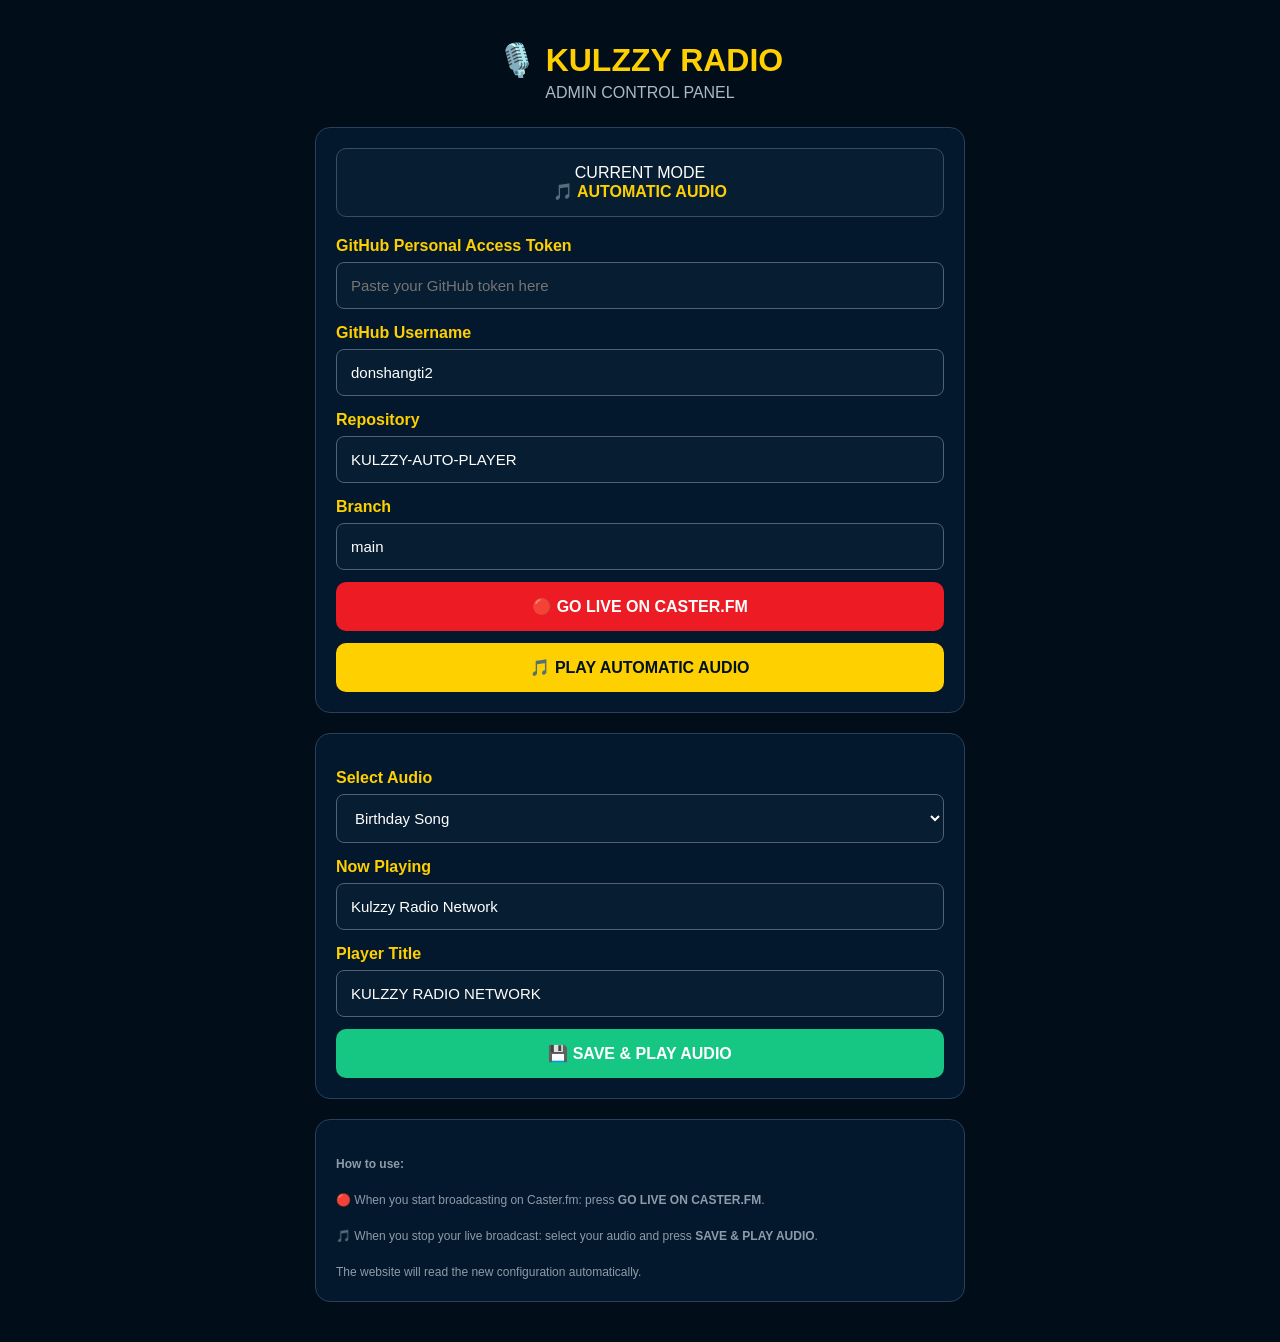
==== admin.html @ 525caa9e "Update admin.html" ====
<!DOCTYPE html>
<html lang="en">
<head>

<meta charset="UTF-8">

<meta name="viewport"
content="width=device-width, initial-scale=1.0">

<title>Kulzzy Radio Admin</title>

<style>

* {
    box-sizing: border-box;
}

body {
    margin: 0;
    padding: 20px;
    background: #020d1a;
    color: white;
    font-family: Arial, sans-serif;
}

.container {
    max-width: 650px;
    margin: auto;
}

h1 {
    text-align: center;
    color: #ffd000;
    margin-bottom: 5px;
}

.subtitle {
    text-align: center;
    color: #aeb9c5;
    margin-bottom: 25px;
}

.card {
    background: #03182c;
    border: 1px solid #294158;
    border-radius: 15px;
    padding: 20px;
    margin-bottom: 20px;
}

label {
    display: block;
    margin-top: 15px;
    margin-bottom: 7px;
    color: #ffd000;
    font-weight: bold;
}

input,
select {
    width: 100%;
    padding: 14px;
    border-radius: 8px;
    border: 1px solid #506174;
    background: #071d31;
    color: white;
    font-size: 15px;
}

button {
    border: none;
    border-radius: 10px;
    padding: 15px;
    font-size: 16px;
    font-weight: bold;
    cursor: pointer;
    width: 100%;
    margin-top: 12px;
}

.liveButton {
    background: #ed1c24;
    color: white;
}

.audioButton {
    background: #ffd000;
    color: #00101d;
}

.saveButton {
    background: #16c784;
    color: white;
}

.statusBox {
    padding: 15px;
    border-radius: 10px;
    background: #071d31;
    border: 1px solid #394d61;
    text-align: center;
    margin-bottom: 20px;
}

.liveStatus {
    color: #ff3333;
    font-weight: bold;
}

.audioStatus {
    color: #ffd000;
    font-weight: bold;
}

.small {
    color: #8e9baa;
    font-size: 12px;
    line-height: 1.5;
    margin-top: 15px;
}

#message {
    text-align: center;
    padding: 12px;
    margin-top: 15px;
    border-radius: 8px;
    display: none;
}

.success {
    background: #073d27;
    color: #4cffad;
}

.error {
    background: #4a1010;
    color: #ff7777;
}

</style>

</head>

<body>

<div class="container">

<h1>🎙️ KULZZY RADIO</h1>

<div class="subtitle">
ADMIN CONTROL PANEL
</div>


<div class="card">

<div class="statusBox">

CURRENT MODE

<div id="currentMode">
Checking...
</div>

</div>


<label>GitHub Personal Access Token</label>

<input
type="password"
id="githubToken"
placeholder="Paste your GitHub token here">


<label>GitHub Username</label>

<input
type="text"
id="githubUser"
value="donshangti2">


<label>Repository</label>

<input
type="text"
id="githubRepo"
value="KULZZY-AUTO-PLAYER">


<label>Branch</label>

<input
type="text"
id="githubBranch"
value="main">


<button
class="liveButton"
onclick="goLive()">

🔴 GO LIVE ON CASTER.FM

</button>


<button
class="audioButton"
onclick="showAudioMode()">

🎵 PLAY AUTOMATIC AUDIO

</button>

</div>


<div class="card" id="audioSettings">

<label>Select Audio</label>

<select id="audioFile">

<option value="audio/ON_AIR_BIRTHDAY_SONG_BASS_ONLY.mp3">
Birthday Song
</option>

<option value="audio/ON_AIR_BUSINESS_O'CLOCK .mp3">
Business O'Clock
</option>

<option value="audio/RADIO_MONTHLY_SONG.mp3">
Radio Monthly Song
</option>

</select>


<label>Now Playing</label>

<input
type="text"
id="nowPlaying"
value="Kulzzy Radio Network">


<label>Player Title</label>

<input
type="text"
id="radioTitle"
value="KULZZY RADIO NETWORK">


<button
class="saveButton"
onclick="saveAudio()">

💾 SAVE & PLAY AUDIO

</button>

</div>


<div id="message"></div>


<div class="card">

<div class="small">

<strong>How to use:</strong><br><br>

🔴 When you start broadcasting on Caster.fm:
press <strong>GO LIVE ON CASTER.FM</strong>.<br><br>

🎵 When you stop your live broadcast:
select your audio and press <strong>SAVE & PLAY AUDIO</strong>.<br><br>

The website will read the new configuration automatically.

</div>

</div>

</div>


<script>

const CONFIG_PATH = "config.json";


function getSettings() {

    return {

        token:
            document.getElementById("githubToken").value.trim(),

        user:
            document.getElementById("githubUser").value.trim(),

        repo:
            document.getElementById("githubRepo").value.trim(),

        branch:
            document.getElementById("githubBranch").value.trim()

    };

}


async function getConfig(settings) {

    const url =
        `https://api.github.com/repos/${settings.user}/${settings.repo}/contents/${CONFIG_PATH}?ref=${settings.branch}`;

    const response = await fetch(url, {

        headers: {

            "Authorization":
                `Bearer ${settings.token}`,

            "Accept":
                "application/vnd.github+json"

        }

    });

    if (!response.ok) {

        throw new Error(
            "Unable to read config.json"
        );

    }

    return await response.json();

}


async function updateConfig(newConfig, commitMessage) {

    const settings = getSettings();

    if (!settings.token) {

        showMessage(
            "Please enter your GitHub Personal Access Token.",
            true
        );

        return;

    }


    try {

        showMessage(
            "Publishing changes to GitHub..."
        );


        const existing =
            await getConfig(settings);


        const content =
            btoa(
                unescape(
                    encodeURIComponent(
                        JSON.stringify(
                            newConfig,
                            null,
                            2
                        )
                    )
                )
            );


        const url =
            `https://api.github.com/repos/${settings.user}/${settings.repo}/contents/${CONFIG_PATH}`;


        const response =
            await fetch(url, {

                method: "PUT",

                headers: {

                    "Authorization":
                        `Bearer ${settings.token}`,

                    "Accept":
                        "application/vnd.github+json",

                    "Content-Type":
                        "application/json"

                },

                body: JSON.stringify({

                    message: commitMessage,

                    content: content,

                    sha: existing.sha,

                    branch: settings.branch

                })

            });


        if (!response.ok) {

            const error =
                await response.text();

            throw new Error(error);

        }


        showMessage(
            "✅ Successfully published to GitHub."
        );

        loadCurrentMode();

    }

    catch (error) {

        console.error(error);

        showMessage(
            "❌ Error: " + error.message,
            true
        );

    }

}


async function goLive() {

    const settings = getSettings();

    if (!settings.token) {

        showMessage(
            "Enter your GitHub token first.",
            true
        );

        return;

    }


    try {

        const existing =
            await getConfig(settings);


        const config =
            JSON.parse(
                decodeURIComponent(
                    escape(
                        atob(
                            existing.content
                                .replace(/\n/g, "")
                        )
                    )
                )
            );


        config.version = 2;

        config.mode = "LIVE";

        config.status = "LIVE";

        config.title =
            "KULZZY RADIO NETWORK";

        config.nowPlaying =
            "LIVE ON AIR";


        await updateConfig(

            config,

            "Switch Kulzzy Radio to LIVE"

        );

    }

    catch (error) {

        showMessage(
            "❌ " + error.message,
            true
        );

    }

}


async function saveAudio() {

    const settings = getSettings();

    if (!settings.token) {

        showMessage(
            "Enter your GitHub token first.",
            true
        );

        return;

    }


    try {

        const existing =
            await getConfig(settings);


        const config =
            JSON.parse(
                decodeURIComponent(
                    escape(
                        atob(
                            existing.content
                                .replace(/\n/g, "")
                        )
                    )
                )
            );


        config.version = 2;

        config.mode = "AUDIO";

        config.status = "AUDIO";

        config.currentAudio =
            document.getElementById(
                "audioFile"
            ).value;

        config.nowPlaying =
            document.getElementById(
                "nowPlaying"
            ).value;

        config.title =
            document.getElementById(
                "radioTitle"
            ).value;


        await updateConfig(

            config,

            "Switch Kulzzy Radio to automatic audio"

        );

    }

    catch (error) {

        showMessage(
            "❌ " + error.message,
            true
        );

    }

}


function showAudioMode() {

    document.getElementById(
        "audioSettings"
    ).scrollIntoView({

        behavior: "smooth"

    });

}


function showMessage(text, error = false) {

    const box =
        document.getElementById("message");

    box.style.display = "block";

    box.className =
        error ? "error" : "success";

    box.textContent = text;

}


async function loadCurrentMode() {

    try {

        const response =
            await fetch(
                "config.json?time=" +
                Date.now()
            );

        const config =
            await response.json();


        const mode =
            document.getElementById(
                "currentMode"
            );


        if (config.mode === "LIVE") {

            mode.className =
                "liveStatus";

            mode.textContent =
                "🔴 LIVE ON CASTER.FM";

        }

        else {

            mode.className =
                "audioStatus";

            mode.textContent =
                "🎵 AUTOMATIC AUDIO";

        }

    }

    catch {

        document.getElementById(
            "currentMode"
        ).textContent =
            "Unable to read configuration.";

    }

}


loadCurrentMode();

</script>

</body>
</html>
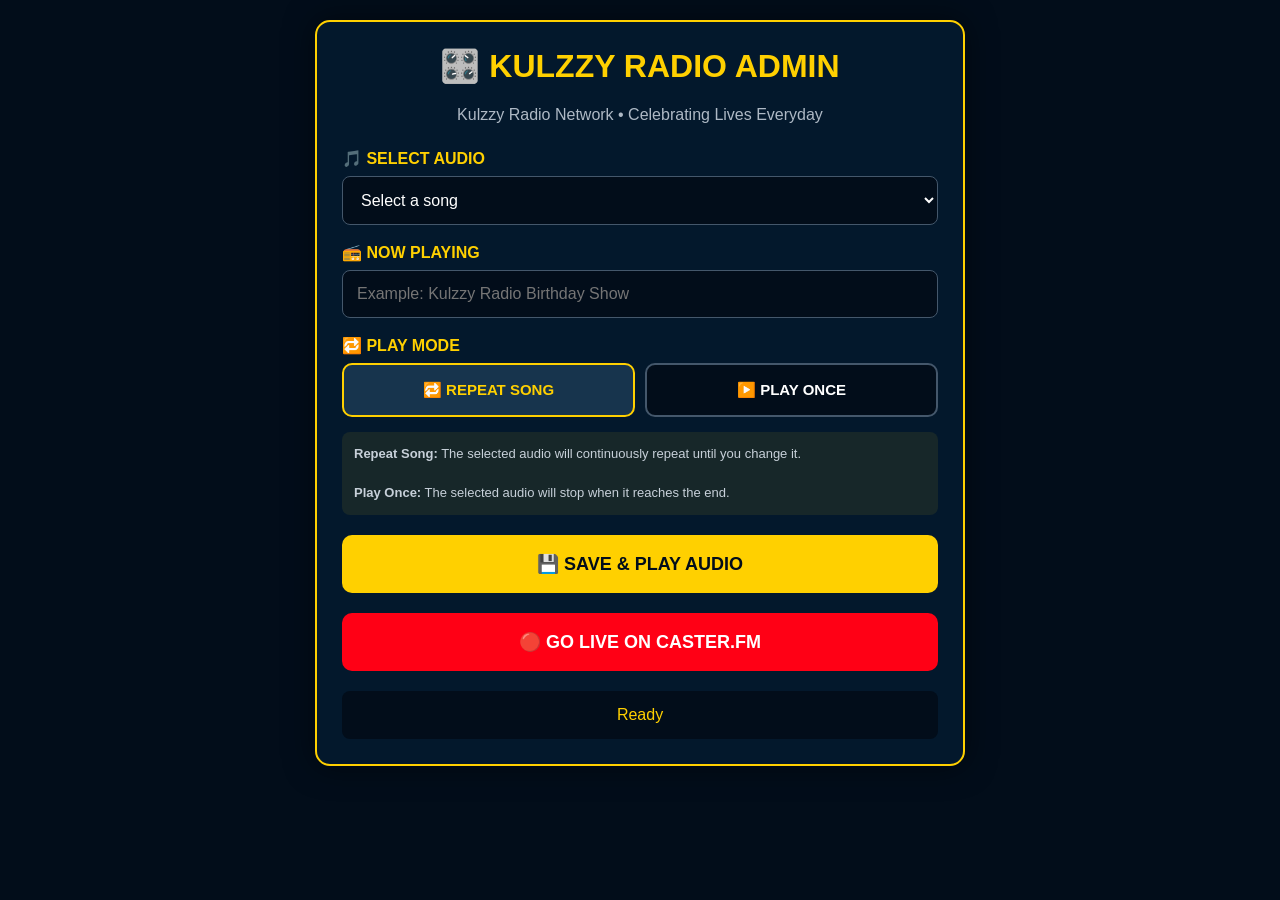
==== commit f0a2d6c5: "Update admin.html" ====
--- a/admin.html
+++ b/admin.html
@@ -5,7 +5,7 @@
 <meta charset="UTF-8">
 
 <meta name="viewport"
-content="width=device-width, initial-scale=1.0">
+      content="width=device-width, initial-scale=1.0">
 
 <title>Kulzzy Radio Admin</title>
 
@@ -16,125 +16,247 @@
 }
 
 body {
+
     margin: 0;
     padding: 20px;
+
     background: #020d1a;
+
     color: white;
-    font-family: Arial, sans-serif;
+
+    font-family:
+        Arial,
+        Helvetica,
+        sans-serif;
+
 }
 
 .container {
+
+    width: 100%;
+
     max-width: 650px;
+
     margin: auto;
+
+    background: #03182c;
+
+    padding: 25px;
+
+    border-radius: 15px;
+
+    border:
+        2px solid #ffd000;
+
+    box-shadow:
+        0 0 30px
+        rgba(0,0,0,0.5);
+
 }
 
 h1 {
+
     text-align: center;
+
     color: #ffd000;
-    margin-bottom: 5px;
+
+    margin-top: 0;
+
 }
 
 .subtitle {
+
     text-align: center;
+
     color: #aeb9c5;
+
     margin-bottom: 25px;
-}
-
-.card {
-    background: #03182c;
-    border: 1px solid #294158;
-    border-radius: 15px;
-    padding: 20px;
-    margin-bottom: 20px;
+
 }
 
 label {
+
     display: block;
-    margin-top: 15px;
-    margin-bottom: 7px;
+
+    margin-top: 18px;
+
+    margin-bottom: 8px;
+
     color: #ffd000;
+
     font-weight: bold;
+
 }
 
 input,
 select {
+
     width: 100%;
+
     padding: 14px;
+
     border-radius: 8px;
-    border: 1px solid #506174;
-    background: #071d31;
+
+    border:
+        1px solid #44576b;
+
+    background: #020d1a;
+
     color: white;
+
+    font-size: 16px;
+
+}
+
+select option {
+
+    background: #020d1a;
+
+    color: white;
+
+}
+
+.modeButtons {
+
+    display: grid;
+
+    grid-template-columns:
+        repeat(2, 1fr);
+
+    gap: 10px;
+
+}
+
+.modeButton {
+
+    padding: 16px 8px;
+
+    border-radius: 10px;
+
+    border:
+        2px solid #44576b;
+
+    background: #020d1a;
+
+    color: white;
+
     font-size: 15px;
-}
-
-button {
+
+    font-weight: bold;
+
+    cursor: pointer;
+
+}
+
+.modeButton.active {
+
+    border-color: #ffd000;
+
+    background: #17344d;
+
+    color: #ffd000;
+
+}
+
+.liveButton {
+
+    width: 100%;
+
+    margin-top: 20px;
+
+    padding: 18px;
+
     border: none;
+
     border-radius: 10px;
+
+    background: #ff0015;
+
+    color: white;
+
+    font-size: 18px;
+
+    font-weight: bold;
+
+    cursor: pointer;
+
+}
+
+.saveButton {
+
+    width: 100%;
+
+    margin-top: 20px;
+
+    padding: 18px;
+
+    border: none;
+
+    border-radius: 10px;
+
+    background: #ffd000;
+
+    color: #020d1a;
+
+    font-size: 18px;
+
+    font-weight: bold;
+
+    cursor: pointer;
+
+}
+
+.status {
+
+    margin-top: 20px;
+
     padding: 15px;
-    font-size: 16px;
-    font-weight: bold;
-    cursor: pointer;
-    width: 100%;
-    margin-top: 12px;
-}
-
-.liveButton {
-    background: #ed1c24;
-    color: white;
-}
-
-.audioButton {
-    background: #ffd000;
-    color: #00101d;
-}
-
-.saveButton {
-    background: #16c784;
-    color: white;
-}
-
-.statusBox {
-    padding: 15px;
-    border-radius: 10px;
-    background: #071d31;
-    border: 1px solid #394d61;
+
+    border-radius: 8px;
+
+    background: #020d1a;
+
+    color: #ffd000;
+
     text-align: center;
-    margin-bottom: 20px;
-}
-
-.liveStatus {
-    color: #ff3333;
-    font-weight: bold;
-}
-
-.audioStatus {
-    color: #ffd000;
-    font-weight: bold;
-}
-
-.small {
-    color: #8e9baa;
-    font-size: 12px;
+
+    word-break: break-word;
+
+}
+
+.note {
+
+    margin-top: 15px;
+
+    padding: 12px;
+
+    border-radius: 8px;
+
+    background:
+        rgba(255,208,0,0.08);
+
+    color: #c7d0d9;
+
+    font-size: 13px;
+
     line-height: 1.5;
-    margin-top: 15px;
-}
-
-#message {
-    text-align: center;
-    padding: 12px;
-    margin-top: 15px;
-    border-radius: 8px;
-    display: none;
-}
-
-.success {
-    background: #073d27;
-    color: #4cffad;
-}
-
-.error {
-    background: #4a1010;
-    color: #ff7777;
+
+}
+
+@media (max-width: 500px) {
+
+    .container {
+
+        padding: 18px;
+
+    }
+
+    .modeButtons {
+
+        grid-template-columns: 1fr;
+
+    }
+
 }
 
 </style>
@@ -145,264 +267,372 @@
 
 <div class="container">
 
-<h1>🎙️ KULZZY RADIO</h1>
+<h1>
+🎛️ KULZZY RADIO ADMIN
+</h1>
 
 <div class="subtitle">
-ADMIN CONTROL PANEL
+Kulzzy Radio Network • Celebrating Lives Everyday
 </div>
 
 
-<div class="card">
-
-<div class="statusBox">
-
-CURRENT MODE
-
-<div id="currentMode">
-Checking...
+<!-- SONG -->
+
+<label>
+🎵 SELECT AUDIO
+</label>
+
+<select id="audioSelect">
+
+    <option value="">
+        Select a song
+    </option>
+
+    <option value="audio/ON_AIR_BIRTHDAY_SONG_BASS_ONLY.mp3">
+        ON AIR BIRTHDAY SONG
+    </option>
+
+    <option value="audio/ON_AIR_BUSINESS_O'CLOCK .mp3">
+        ON AIR BUSINESS O'CLOCK
+    </option>
+
+    <option value="audio/RADIO_MONTHLY_SONG.mp3">
+        RADIO MONTHLY SONG
+    </option>
+
+</select>
+
+
+<!-- NOW PLAYING -->
+
+<label>
+📻 NOW PLAYING
+</label>
+
+<input
+    id="nowPlaying"
+    type="text"
+    placeholder="Example: Kulzzy Radio Birthday Show">
+
+
+<!-- PLAY MODE -->
+
+<label>
+🔁 PLAY MODE
+</label>
+
+<div class="modeButtons">
+
+    <button
+        id="repeatButton"
+        class="modeButton active"
+        type="button">
+
+        🔁 REPEAT SONG
+
+    </button>
+
+    <button
+        id="onceButton"
+        class="modeButton"
+        type="button">
+
+        ▶️ PLAY ONCE
+
+    </button>
+
 </div>
 
+
+<div class="note">
+
+<strong>Repeat Song:</strong>
+The selected audio will continuously repeat until you change it.
+
+<br><br>
+
+<strong>Play Once:</strong>
+The selected audio will stop when it reaches the end.
+
 </div>
 
 
-<label>GitHub Personal Access Token</label>
-
-<input
-type="password"
-id="githubToken"
-placeholder="Paste your GitHub token here">
-
-
-<label>GitHub Username</label>
-
-<input
-type="text"
-id="githubUser"
-value="donshangti2">
-
-
-<label>Repository</label>
-
-<input
-type="text"
-id="githubRepo"
-value="KULZZY-AUTO-PLAYER">
-
-
-<label>Branch</label>
-
-<input
-type="text"
-id="githubBranch"
-value="main">
-
+<!-- SAVE AUDIO -->
 
 <button
-class="liveButton"
-onclick="goLive()">
-
-🔴 GO LIVE ON CASTER.FM
+    id="saveButton"
+    class="saveButton"
+    type="button">
+
+    💾 SAVE & PLAY AUDIO
 
 </button>
 
 
+<!-- LIVE -->
+
 <button
-class="audioButton"
-onclick="showAudioMode()">
-
-🎵 PLAY AUTOMATIC AUDIO
+    id="liveButton"
+    class="liveButton"
+    type="button">
+
+    🔴 GO LIVE ON CASTER.FM
 
 </button>
 
+
+<div
+    id="status"
+    class="status">
+
+    Ready
+
 </div>
 
-
-<div class="card" id="audioSettings">
-
-<label>Select Audio</label>
-
-<select id="audioFile">
-
-<option value="audio/ON_AIR_BIRTHDAY_SONG_BASS_ONLY.mp3">
-Birthday Song
-</option>
-
-<option value="audio/ON_AIR_BUSINESS_O'CLOCK .mp3">
-Business O'Clock
-</option>
-
-<option value="audio/RADIO_MONTHLY_SONG.mp3">
-Radio Monthly Song
-</option>
-
-</select>
-
-
-<label>Now Playing</label>
-
-<input
-type="text"
-id="nowPlaying"
-value="Kulzzy Radio Network">
-
-
-<label>Player Title</label>
-
-<input
-type="text"
-id="radioTitle"
-value="KULZZY RADIO NETWORK">
-
-
-<button
-class="saveButton"
-onclick="saveAudio()">
-
-💾 SAVE & PLAY AUDIO
-
-</button>
-
 </div>
 
 
-<div id="message"></div>
-
-
-<div class="card">
-
-<div class="small">
-
-<strong>How to use:</strong><br><br>
-
-🔴 When you start broadcasting on Caster.fm:
-press <strong>GO LIVE ON CASTER.FM</strong>.<br><br>
-
-🎵 When you stop your live broadcast:
-select your audio and press <strong>SAVE & PLAY AUDIO</strong>.<br><br>
-
-The website will read the new configuration automatically.
-
-</div>
-
-</div>
-
-</div>
-
-
 <script>
 
-const CONFIG_PATH = "config.json";
-
-
-function getSettings() {
-
-    return {
-
-        token:
-            document.getElementById("githubToken").value.trim(),
-
-        user:
-            document.getElementById("githubUser").value.trim(),
-
-        repo:
-            document.getElementById("githubRepo").value.trim(),
-
-        branch:
-            document.getElementById("githubBranch").value.trim()
-
-    };
-
-}
-
-
-async function getConfig(settings) {
-
-    const url =
-        `https://api.github.com/repos/${settings.user}/${settings.repo}/contents/${CONFIG_PATH}?ref=${settings.branch}`;
-
-    const response = await fetch(url, {
-
-        headers: {
-
-            "Authorization":
-                `Bearer ${settings.token}`,
-
-            "Accept":
-                "application/vnd.github+json"
+/* =====================================================
+   KULZZY RADIO ADMIN
+   ===================================================== */
+
+const GITHUB_USERNAME =
+    "donshangti2";
+
+const REPOSITORY =
+    "KULZZY-AUTO-PLAYER";
+
+const CONFIG_FILE =
+    "config.json";
+
+
+/*
+   IMPORTANT:
+   Your GitHub Personal Access Token
+   is requested here.
+
+   It is NOT saved into the website.
+*/
+
+let playMode =
+    "REPEAT";
+
+
+/* =====================================================
+   ELEMENTS
+   ===================================================== */
+
+const audioSelect =
+    document.getElementById(
+        "audioSelect"
+    );
+
+const nowPlaying =
+    document.getElementById(
+        "nowPlaying"
+    );
+
+const repeatButton =
+    document.getElementById(
+        "repeatButton"
+    );
+
+const onceButton =
+    document.getElementById(
+        "onceButton"
+    );
+
+const saveButton =
+    document.getElementById(
+        "saveButton"
+    );
+
+const liveButton =
+    document.getElementById(
+        "liveButton"
+    );
+
+const status =
+    document.getElementById(
+        "status"
+    );
+
+
+/* =====================================================
+   PLAY MODE
+   ===================================================== */
+
+repeatButton.addEventListener(
+    "click",
+    function() {
+
+        playMode =
+            "REPEAT";
+
+        repeatButton.classList.add(
+            "active"
+        );
+
+        onceButton.classList.remove(
+            "active"
+        );
+
+    }
+);
+
+
+onceButton.addEventListener(
+    "click",
+    function() {
+
+        playMode =
+            "ONCE";
+
+        onceButton.classList.add(
+            "active"
+        );
+
+        repeatButton.classList.remove(
+            "active"
+        );
+
+    }
+);
+
+
+/* =====================================================
+   GET GITHUB TOKEN
+   ===================================================== */
+
+function getToken() {
+
+    let token =
+        localStorage.getItem(
+            "kulzzyGithubToken"
+        );
+
+    if (!token) {
+
+        token =
+            prompt(
+                "Enter your GitHub Personal Access Token:"
+            );
+
+        if (!token) {
+
+            throw new Error(
+                "GitHub token is required."
+            );
 
         }
 
-    });
-
-    if (!response.ok) {
+        localStorage.setItem(
+            "kulzzyGithubToken",
+            token
+        );
+
+    }
+
+    return token;
+
+}
+
+
+/* =====================================================
+   UPDATE CONFIG
+   ===================================================== */
+
+async function updateConfig(
+    newConfig
+) {
+
+    const token =
+        getToken();
+
+
+    status.textContent =
+        "⏳ Updating radio...";
+
+
+    /* Get current config */
+
+    const getResponse =
+        await fetch(
+            "https://api.github.com/repos/" +
+            GITHUB_USERNAME +
+            "/" +
+            REPOSITORY +
+            "/contents/" +
+            CONFIG_FILE,
+            {
+                headers: {
+
+                    Authorization:
+                        "Bearer " +
+                        token,
+
+                    Accept:
+                        "application/vnd.github+json"
+
+                }
+
+            }
+        );
+
+
+    if (!getResponse.ok) {
 
         throw new Error(
-            "Unable to read config.json"
+            "Could not read config.json"
         );
 
     }
 
-    return await response.json();
-
-}
-
-
-async function updateConfig(newConfig, commitMessage) {
-
-    const settings = getSettings();
-
-    if (!settings.token) {
-
-        showMessage(
-            "Please enter your GitHub Personal Access Token.",
-            true
-        );
-
-        return;
-
-    }
-
-
-    try {
-
-        showMessage(
-            "Publishing changes to GitHub..."
-        );
-
-
-        const existing =
-            await getConfig(settings);
-
-
-        const content =
-            btoa(
-                unescape(
-                    encodeURIComponent(
-                        JSON.stringify(
-                            newConfig,
-                            null,
-                            2
-                        )
+
+    const file =
+        await getResponse.json();
+
+
+    /* Encode JSON */
+
+    const content =
+        btoa(
+            unescape(
+                encodeURIComponent(
+                    JSON.stringify(
+                        newConfig,
+                        null,
+                        2
                     )
                 )
-            );
-
-
-        const url =
-            `https://api.github.com/repos/${settings.user}/${settings.repo}/contents/${CONFIG_PATH}`;
-
-
-        const response =
-            await fetch(url, {
-
-                method: "PUT",
+            )
+        );
+
+
+    /* Update */
+
+    const putResponse =
+        await fetch(
+            "https://api.github.com/repos/" +
+            GITHUB_USERNAME +
+            "/" +
+            REPOSITORY +
+            "/contents/" +
+            CONFIG_FILE,
+            {
+
+                method:
+                    "PUT",
 
                 headers: {
 
-                    "Authorization":
-                        `Bearer ${settings.token}`,
-
-                    "Accept":
+                    Authorization:
+                        "Bearer " +
+                        token,
+
+                    Accept:
                         "application/vnd.github+json",
 
                     "Content-Type":
@@ -410,287 +640,202 @@
 
                 },
 
-                body: JSON.stringify({
-
-                    message: commitMessage,
-
-                    content: content,
-
-                    sha: existing.sha,
-
-                    branch: settings.branch
-
-                })
-
-            });
-
-
-        if (!response.ok) {
-
-            const error =
-                await response.text();
-
-            throw new Error(error);
+                body:
+                    JSON.stringify({
+
+                        message:
+                            "Update Kulzzy Radio",
+
+                        content:
+                            content,
+
+                        sha:
+                            file.sha
+
+                    })
+
+            }
+        );
+
+
+    if (!putResponse.ok) {
+
+        const error =
+            await putResponse.text();
+
+        throw new Error(
+            error
+        );
+
+    }
+
+
+    return true;
+
+}
+
+
+/* =====================================================
+   SAVE AUDIO
+   ===================================================== */
+
+saveButton.addEventListener(
+    "click",
+    async function() {
+
+        try {
+
+            const selectedAudio =
+                audioSelect.value;
+
+
+            if (!selectedAudio) {
+
+                alert(
+                    "Please select an audio file."
+                );
+
+                return;
+
+            }
+
+
+            const title =
+                nowPlaying.value.trim();
+
+
+            const config = {
+
+                version: 1,
+
+                currentAudio:
+                    selectedAudio,
+
+                nowPlaying:
+                    title,
+
+                title:
+                    "AUTOMATIC AUDIO",
+
+                status:
+                    "AUDIO",
+
+                background:
+                    "",
+
+                volume:
+                    1,
+
+                playlistMode:
+                    false,
+
+                playMode:
+                    playMode,
+
+                refresh:
+                    1
+
+            };
+
+
+            await updateConfig(
+                config
+            );
+
+
+            status.textContent =
+                playMode === "REPEAT"
+                ? "🔁 REPEAT SONG IS NOW PLAYING"
+                : "▶️ SONG SET TO PLAY ONCE";
 
         }
 
-
-        showMessage(
-            "✅ Successfully published to GitHub."
-        );
-
-        loadCurrentMode();
+        catch (error) {
+
+            console.error(
+                error
+            );
+
+            status.textContent =
+                "❌ " +
+                error.message;
+
+        }
 
     }
-
-    catch (error) {
-
-        console.error(error);
-
-        showMessage(
-            "❌ Error: " + error.message,
-            true
-        );
+);
+
+
+/* =====================================================
+   GO LIVE
+   ===================================================== */
+
+liveButton.addEventListener(
+    "click",
+    async function() {
+
+        try {
+
+            const config = {
+
+                version: 1,
+
+                currentAudio:
+                    "audio/LIVE_ON_AIR_BDS_96KBPS-compressed.mp3",
+
+                nowPlaying:
+                    "",
+
+                title:
+                    "LIVE ON AIR",
+
+                status:
+                    "LIVE",
+
+                background:
+                    "",
+
+                volume:
+                    1,
+
+                playlistMode:
+                    false,
+
+                playMode:
+                    "REPEAT",
+
+                refresh:
+                    1
+
+            };
+
+
+            await updateConfig(
+                config
+            );
+
+
+            status.textContent =
+                "🔴 LIVE ON AIR";
+
+        }
+
+        catch (error) {
+
+            console.error(
+                error
+            );
+
+            status.textContent =
+                "❌ " +
+                error.message;
+
+        }
 
     }
-
-}
-
-
-async function goLive() {
-
-    const settings = getSettings();
-
-    if (!settings.token) {
-
-        showMessage(
-            "Enter your GitHub token first.",
-            true
-        );
-
-        return;
-
-    }
-
-
-    try {
-
-        const existing =
-            await getConfig(settings);
-
-
-        const config =
-            JSON.parse(
-                decodeURIComponent(
-                    escape(
-                        atob(
-                            existing.content
-                                .replace(/\n/g, "")
-                        )
-                    )
-                )
-            );
-
-
-        config.version = 2;
-
-        config.mode = "LIVE";
-
-        config.status = "LIVE";
-
-        config.title =
-            "KULZZY RADIO NETWORK";
-
-        config.nowPlaying =
-            "LIVE ON AIR";
-
-
-        await updateConfig(
-
-            config,
-
-            "Switch Kulzzy Radio to LIVE"
-
-        );
-
-    }
-
-    catch (error) {
-
-        showMessage(
-            "❌ " + error.message,
-            true
-        );
-
-    }
-
-}
-
-
-async function saveAudio() {
-
-    const settings = getSettings();
-
-    if (!settings.token) {
-
-        showMessage(
-            "Enter your GitHub token first.",
-            true
-        );
-
-        return;
-
-    }
-
-
-    try {
-
-        const existing =
-            await getConfig(settings);
-
-
-        const config =
-            JSON.parse(
-                decodeURIComponent(
-                    escape(
-                        atob(
-                            existing.content
-                                .replace(/\n/g, "")
-                        )
-                    )
-                )
-            );
-
-
-        config.version = 2;
-
-        config.mode = "AUDIO";
-
-        config.status = "AUDIO";
-
-        config.currentAudio =
-            document.getElementById(
-                "audioFile"
-            ).value;
-
-        config.nowPlaying =
-            document.getElementById(
-                "nowPlaying"
-            ).value;
-
-        config.title =
-            document.getElementById(
-                "radioTitle"
-            ).value;
-
-
-        await updateConfig(
-
-            config,
-
-            "Switch Kulzzy Radio to automatic audio"
-
-        );
-
-    }
-
-    catch (error) {
-
-        showMessage(
-            "❌ " + error.message,
-            true
-        );
-
-    }
-
-}
-
-
-function showAudioMode() {
-
-    document.getElementById(
-        "audioSettings"
-    ).scrollIntoView({
-
-        behavior: "smooth"
-
-    });
-
-}
-
-
-function showMessage(text, error = false) {
-
-    const box =
-        document.getElementById("message");
-
-    box.style.display = "block";
-
-    box.className =
-        error ? "error" : "success";
-
-    box.textContent = text;
-
-}
-
-
-async function loadCurrentMode() {
-
-    try {
-
-        const response =
-            await fetch(
-                "config.json?time=" +
-                Date.now()
-            );
-
-        const config =
-            await response.json();
-
-
-        const mode =
-            document.getElementById(
-                "currentMode"
-            );
-
-
-        if (config.mode === "LIVE") {
-
-            mode.className =
-                "liveStatus";
-
-            mode.textContent =
-                "🔴 LIVE ON CASTER.FM";
-
-        }
-
-        else {
-
-            mode.className =
-                "audioStatus";
-
-            mode.textContent =
-                "🎵 AUTOMATIC AUDIO";
-
-        }
-
-    }
-
-    catch {
-
-        document.getElementById(
-            "currentMode"
-        ).textContent =
-            "Unable to read configuration.";
-
-    }
-
-}
-
-
-loadCurrentMode();
+);
 
 </script>
 
 </body>
-</html>
+ </html>
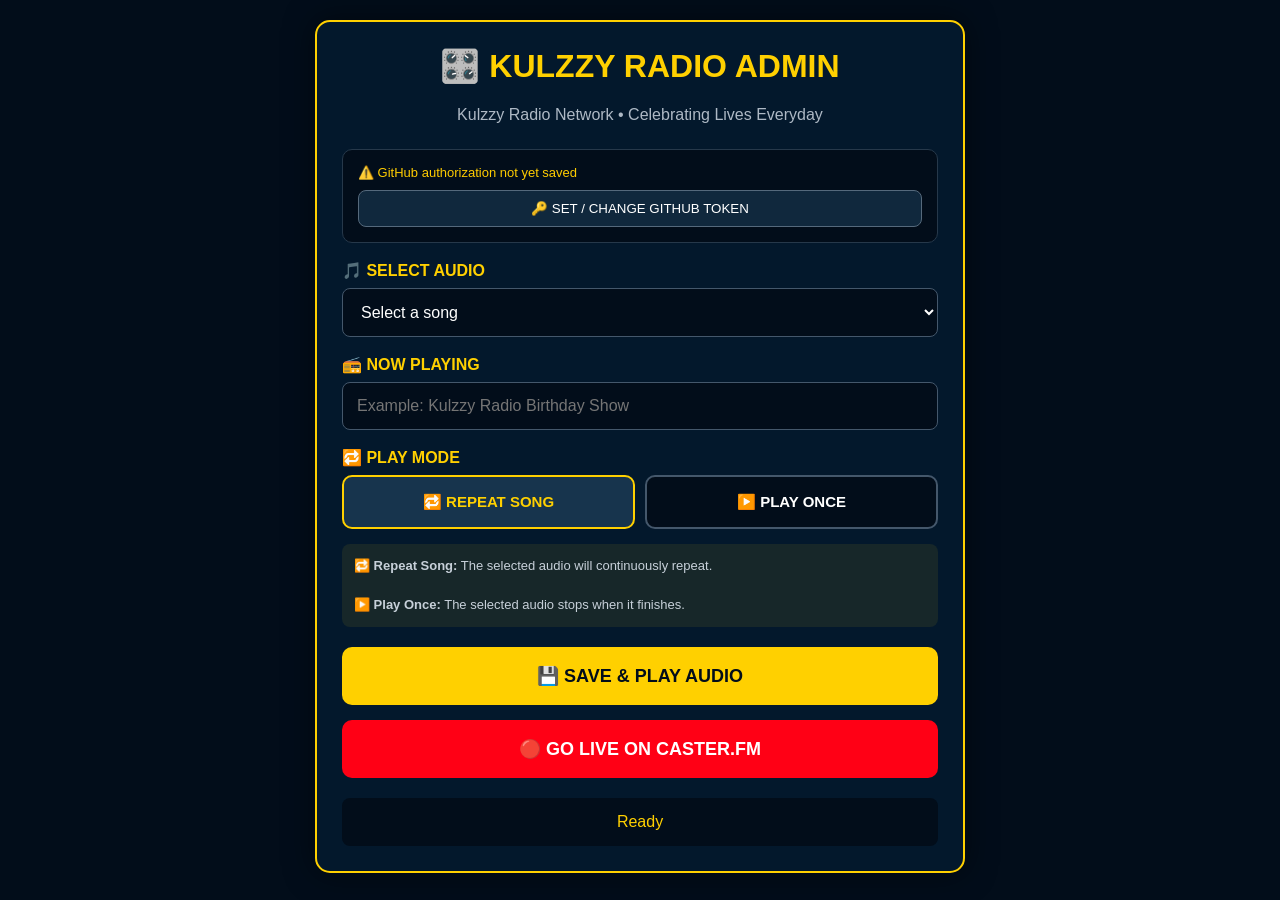
==== commit 00a21dd0: "Refactor styles and add GitHub token management Refactor CSS styles for consistency and clarity. Add" ====
--- a/admin.html
+++ b/admin.html
@@ -1,5 +1,6 @@
 <!DOCTYPE html>
 <html lang="en">
+
 <head>
 
 <meta charset="UTF-8">
@@ -24,10 +25,7 @@
 
     color: white;
 
-    font-family:
-        Arial,
-        Helvetica,
-        sans-serif;
+    font-family: Arial, Helvetica, sans-serif;
 
 }
 
@@ -45,12 +43,10 @@
 
     border-radius: 15px;
 
-    border:
-        2px solid #ffd000;
+    border: 2px solid #ffd000;
 
     box-shadow:
-        0 0 30px
-        rgba(0,0,0,0.5);
+        0 0 30px rgba(0,0,0,0.5);
 
 }
 
@@ -97,8 +93,7 @@
 
     border-radius: 8px;
 
-    border:
-        1px solid #44576b;
+    border: 1px solid #44576b;
 
     background: #020d1a;
 
@@ -115,6 +110,60 @@
     color: white;
 
 }
+
+
+/* TOKEN AREA */
+
+.tokenBox {
+
+    margin-top: 15px;
+
+    padding: 15px;
+
+    background: #020d1a;
+
+    border-radius: 10px;
+
+    border: 1px solid #26384a;
+
+}
+
+.tokenStatus {
+
+    color: #55ff88;
+
+    font-size: 13px;
+
+    margin-bottom: 10px;
+
+}
+
+.tokenInput {
+
+    display: none;
+
+}
+
+.changeToken {
+
+    width: 100%;
+
+    padding: 10px;
+
+    border-radius: 8px;
+
+    border: 1px solid #55697c;
+
+    background: #10283d;
+
+    color: white;
+
+    cursor: pointer;
+
+}
+
+
+/* PLAY MODE */
 
 .modeButtons {
 
@@ -133,8 +182,7 @@
 
     border-radius: 10px;
 
-    border:
-        2px solid #44576b;
+    border: 2px solid #44576b;
 
     background: #020d1a;
 
@@ -158,58 +206,67 @@
 
 }
 
+
+/* SAVE */
+
+.saveButton {
+
+    width: 100%;
+
+    margin-top: 20px;
+
+    padding: 18px;
+
+    border: none;
+
+    border-radius: 10px;
+
+    background: #ffd000;
+
+    color: #020d1a;
+
+    font-size: 18px;
+
+    font-weight: bold;
+
+    cursor: pointer;
+
+}
+
+
+/* LIVE */
+
 .liveButton {
 
     width: 100%;
 
+    margin-top: 15px;
+
+    padding: 18px;
+
+    border: none;
+
+    border-radius: 10px;
+
+    background: #ff0015;
+
+    color: white;
+
+    font-size: 18px;
+
+    font-weight: bold;
+
+    cursor: pointer;
+
+}
+
+
+/* STATUS */
+
+.status {
+
     margin-top: 20px;
 
-    padding: 18px;
-
-    border: none;
-
-    border-radius: 10px;
-
-    background: #ff0015;
-
-    color: white;
-
-    font-size: 18px;
-
-    font-weight: bold;
-
-    cursor: pointer;
-
-}
-
-.saveButton {
-
-    width: 100%;
-
-    margin-top: 20px;
-
-    padding: 18px;
-
-    border: none;
-
-    border-radius: 10px;
-
-    background: #ffd000;
-
-    color: #020d1a;
-
-    font-size: 18px;
-
-    font-weight: bold;
-
-    cursor: pointer;
-
-}
-
-.status {
-
-    margin-top: 20px;
-
     padding: 15px;
 
     border-radius: 8px;
@@ -223,6 +280,9 @@
     word-break: break-word;
 
 }
+
+
+/* NOTE */
 
 .note {
 
@@ -243,6 +303,7 @@
 
 }
 
+
 @media (max-width: 500px) {
 
     .container {
@@ -263,25 +324,66 @@
 
 </head>
 
+
 <body>
 
+
 <div class="container">
+
 
 <h1>
 🎛️ KULZZY RADIO ADMIN
 </h1>
 
+
 <div class="subtitle">
 Kulzzy Radio Network • Celebrating Lives Everyday
 </div>
 
 
-<!-- SONG -->
+<!-- =================================================
+     GITHUB TOKEN
+     ================================================= -->
+
+<div class="tokenBox">
+
+    <div
+        id="tokenStatus"
+        class="tokenStatus">
+
+        🔐 GitHub authorization not yet saved
+
+    </div>
+
+
+    <input
+        id="tokenInput"
+        class="tokenInput"
+        type="password"
+        placeholder="Paste your new GitHub token here">
+
+
+    <button
+        id="changeToken"
+        class="changeToken"
+        type="button">
+
+        🔑 SET / CHANGE GITHUB TOKEN
+
+    </button>
+
+</div>
+
+
+<!-- =================================================
+     AUDIO
+     ================================================= -->
 
 <label>
 🎵 SELECT AUDIO
 </label>
 
+
 <select id="audioSelect">
 
     <option value="">
@@ -303,11 +405,14 @@
 </select>
 
 
-<!-- NOW PLAYING -->
+<!-- =================================================
+     NOW PLAYING
+     ================================================= -->
 
 <label>
 📻 NOW PLAYING
 </label>
+
 
 <input
     id="nowPlaying"
@@ -315,13 +420,17 @@
     placeholder="Example: Kulzzy Radio Birthday Show">
 
 
-<!-- PLAY MODE -->
+<!-- =================================================
+     PLAY MODE
+     ================================================= -->
 
 <label>
 🔁 PLAY MODE
 </label>
 
+
 <div class="modeButtons">
+
 
     <button
         id="repeatButton"
@@ -332,6 +441,7 @@
 
     </button>
 
+
     <button
         id="onceButton"
         class="modeButton"
@@ -341,23 +451,26 @@
 
     </button>
 
+
 </div>
 
 
 <div class="note">
 
-<strong>Repeat Song:</strong>
-The selected audio will continuously repeat until you change it.
+<strong>🔁 Repeat Song:</strong>
+The selected audio will continuously repeat.
 
 <br><br>
 
-<strong>Play Once:</strong>
-The selected audio will stop when it reaches the end.
+<strong>▶️ Play Once:</strong>
+The selected audio stops when it finishes.
 
 </div>
 
 
-<!-- SAVE AUDIO -->
+<!-- =================================================
+     SAVE AUDIO
+     ================================================= -->
 
 <button
     id="saveButton"
@@ -369,7 +482,9 @@
 </button>
 
 
-<!-- LIVE -->
+<!-- =================================================
+     LIVE
+     ================================================= -->
 
 <button
     id="liveButton"
@@ -381,6 +496,10 @@
 </button>
 
 
+<!-- =================================================
+     STATUS
+     ================================================= -->
+
 <div
     id="status"
     class="status">
@@ -389,6 +508,7 @@
 
 </div>
 
+
 </div>
 
 
@@ -396,25 +516,36 @@
 
 /* =====================================================
    KULZZY RADIO ADMIN
+   ===================================================== */
+
+
+/* =====================================================
+   GITHUB SETTINGS
    ===================================================== */
 
 const GITHUB_USERNAME =
     "donshangti2";
 
+
 const REPOSITORY =
     "KULZZY-AUTO-PLAYER";
 
+
 const CONFIG_FILE =
     "config.json";
 
 
-/*
-   IMPORTANT:
-   Your GitHub Personal Access Token
-   is requested here.
-
-   It is NOT saved into the website.
-*/
+/* =====================================================
+   LOCAL TOKEN STORAGE
+   ===================================================== */
+
+const TOKEN_STORAGE_KEY =
+    "kulzzyGithubToken";
+
+
+/* =====================================================
+   DEFAULT PLAY MODE
+   ===================================================== */
 
 let playMode =
     "REPEAT";
@@ -429,37 +560,218 @@
         "audioSelect"
     );
 
+
 const nowPlaying =
     document.getElementById(
         "nowPlaying"
     );
 
+
 const repeatButton =
     document.getElementById(
         "repeatButton"
     );
 
+
 const onceButton =
     document.getElementById(
         "onceButton"
     );
 
+
 const saveButton =
     document.getElementById(
         "saveButton"
     );
 
+
 const liveButton =
     document.getElementById(
         "liveButton"
     );
 
+
 const status =
     document.getElementById(
         "status"
     );
 
 
+const tokenInput =
+    document.getElementById(
+        "tokenInput"
+    );
+
+
+const tokenStatus =
+    document.getElementById(
+        "tokenStatus"
+    );
+
+
+const changeToken =
+    document.getElementById(
+        "changeToken"
+    );
+
+
+/* =====================================================
+   CHECK TOKEN
+   ===================================================== */
+
+function getStoredToken() {
+
+    return localStorage.getItem(
+        TOKEN_STORAGE_KEY
+    );
+
+}
+
+
+/* =====================================================
+   SHOW TOKEN STATUS
+   ===================================================== */
+
+function updateTokenStatus() {
+
+    const token =
+        getStoredToken();
+
+
+    if (token) {
+
+        tokenStatus.textContent =
+            "🔐 GitHub authorization saved on this device";
+
+        tokenStatus.style.color =
+            "#55ff88";
+
+    }
+
+    else {
+
+        tokenStatus.textContent =
+            "⚠️ GitHub authorization not yet saved";
+
+        tokenStatus.style.color =
+            "#ffcc00";
+
+    }
+
+}
+
+
+/* =====================================================
+   SET / CHANGE TOKEN
+   ===================================================== */
+
+changeToken.addEventListener(
+    "click",
+    function() {
+
+        tokenInput.style.display =
+            "block";
+
+
+        tokenInput.focus();
+
+
+        tokenInput.value = "";
+
+
+        changeToken.textContent =
+            "💾 SAVE NEW TOKEN";
+
+    }
+);
+
+
+/* =====================================================
+   SAVE TOKEN
+   ===================================================== */
+
+tokenInput.addEventListener(
+    "keydown",
+    function(event) {
+
+        if (
+            event.key === "Enter"
+        ) {
+
+            saveToken();
+
+        }
+
+    }
+);
+
+
+changeToken.addEventListener(
+    "click",
+    function() {
+
+        if (
+            tokenInput.style.display ===
+            "block"
+        ) {
+
+            if (
+                tokenInput.value.trim() !== ""
+            ) {
+
+                saveToken();
+
+            }
+
+        }
+
+    }
+);
+
+
+function saveToken() {
+
+    const token =
+        tokenInput.value.trim();
+
+
+    if (!token) {
+
+        alert(
+            "Please enter your GitHub token."
+        );
+
+        return;
+
+    }
+
+
+    localStorage.setItem(
+        TOKEN_STORAGE_KEY,
+        token
+    );
+
+
+    tokenInput.value = "";
+
+
+    tokenInput.style.display =
+        "none";
+
+
+    changeToken.textContent =
+        "🔑 CHANGE GITHUB TOKEN";
+
+
+    updateTokenStatus();
+
+
+    status.textContent =
+        "✅ GitHub authorization saved.";
+
+}
+
+
 /* =====================================================
    PLAY MODE
    ===================================================== */
@@ -471,10 +783,12 @@
         playMode =
             "REPEAT";
 
+
         repeatButton.classList.add(
             "active"
         );
 
+
         onceButton.classList.remove(
             "active"
         );
@@ -490,10 +804,12 @@
         playMode =
             "ONCE";
 
+
         onceButton.classList.add(
             "active"
         );
 
+
         repeatButton.classList.remove(
             "active"
         );
@@ -503,37 +819,30 @@
 
 
 /* =====================================================
-   GET GITHUB TOKEN
-   ===================================================== */
-
-function getToken() {
-
-    let token =
-        localStorage.getItem(
-            "kulzzyGithubToken"
+   GET TOKEN
+   ===================================================== */
+
+function requireToken() {
+
+    const token =
+        getStoredToken();
+
+
+    if (!token) {
+
+        tokenInput.style.display =
+            "block";
+
+
+        tokenInput.focus();
+
+
+        throw new Error(
+            "Please enter your GitHub token first."
         );
 
-    if (!token) {
-
-        token =
-            prompt(
-                "Enter your GitHub Personal Access Token:"
-            );
-
-        if (!token) {
-
-            throw new Error(
-                "GitHub token is required."
-            );
-
-        }
-
-        localStorage.setItem(
-            "kulzzyGithubToken",
-            token
-        );
-
-    }
+    }
+
 
     return token;
 
@@ -549,24 +858,27 @@
 ) {
 
     const token =
-        getToken();
+        requireToken();
 
 
     status.textContent =
         "⏳ Updating radio...";
 
 
-    /* Get current config */
+    /* GET CURRENT CONFIG */
 
     const getResponse =
         await fetch(
+
             "https://api.github.com/repos/" +
             GITHUB_USERNAME +
             "/" +
             REPOSITORY +
             "/contents/" +
             CONFIG_FILE,
+
             {
+
                 headers: {
 
                     Authorization:
@@ -579,10 +891,31 @@
                 }
 
             }
+
         );
 
 
     if (!getResponse.ok) {
+
+        if (
+            getResponse.status ===
+            401
+        ) {
+
+            localStorage.removeItem(
+                TOKEN_STORAGE_KEY
+            );
+
+
+            updateTokenStatus();
+
+
+            throw new Error(
+                "GitHub token is invalid or expired. Please enter a new one."
+            );
+
+        }
+
 
         throw new Error(
             "Could not read config.json"
@@ -595,32 +928,42 @@
         await getResponse.json();
 
 
-    /* Encode JSON */
+    /* =================================================
+       ENCODE JSON
+       ================================================= */
+
+    const jsonText =
+        JSON.stringify(
+            newConfig,
+            null,
+            2
+        );
+
 
     const content =
         btoa(
             unescape(
                 encodeURIComponent(
-                    JSON.stringify(
-                        newConfig,
-                        null,
-                        2
-                    )
+                    jsonText
                 )
             )
         );
 
 
-    /* Update */
+    /* =================================================
+       SAVE CONFIG
+       ================================================= */
 
     const putResponse =
         await fetch(
+
             "https://api.github.com/repos/" +
             GITHUB_USERNAME +
             "/" +
             REPOSITORY +
             "/contents/" +
             CONFIG_FILE,
+
             {
 
                 method:
@@ -655,6 +998,7 @@
                     })
 
             }
+
         );
 
 
@@ -662,6 +1006,7 @@
 
         const error =
             await putResponse.text();
+
 
         throw new Error(
             error
@@ -743,10 +1088,22 @@
             );
 
 
-            status.textContent =
-                playMode === "REPEAT"
-                ? "🔁 REPEAT SONG IS NOW PLAYING"
-                : "▶️ SONG SET TO PLAY ONCE";
+            if (
+                playMode ===
+                "REPEAT"
+            ) {
+
+                status.textContent =
+                    "🔁 REPEAT SONG SAVED & PLAYING";
+
+            }
+
+            else {
+
+                status.textContent =
+                    "▶️ PLAY ONCE SAVED & PLAYING";
+
+            }
 
         }
 
@@ -756,6 +1113,7 @@
                 error
             );
 
+
             status.textContent =
                 "❌ " +
                 error.message;
@@ -826,6 +1184,7 @@
                 error
             );
 
+
             status.textContent =
                 "❌ " +
                 error.message;
@@ -835,7 +1194,16 @@
     }
 );
 
+
+/* =====================================================
+   START
+   ===================================================== */
+
+updateTokenStatus();
+
 </script>
 
+
 </body>
- </html>
+
+      </html>
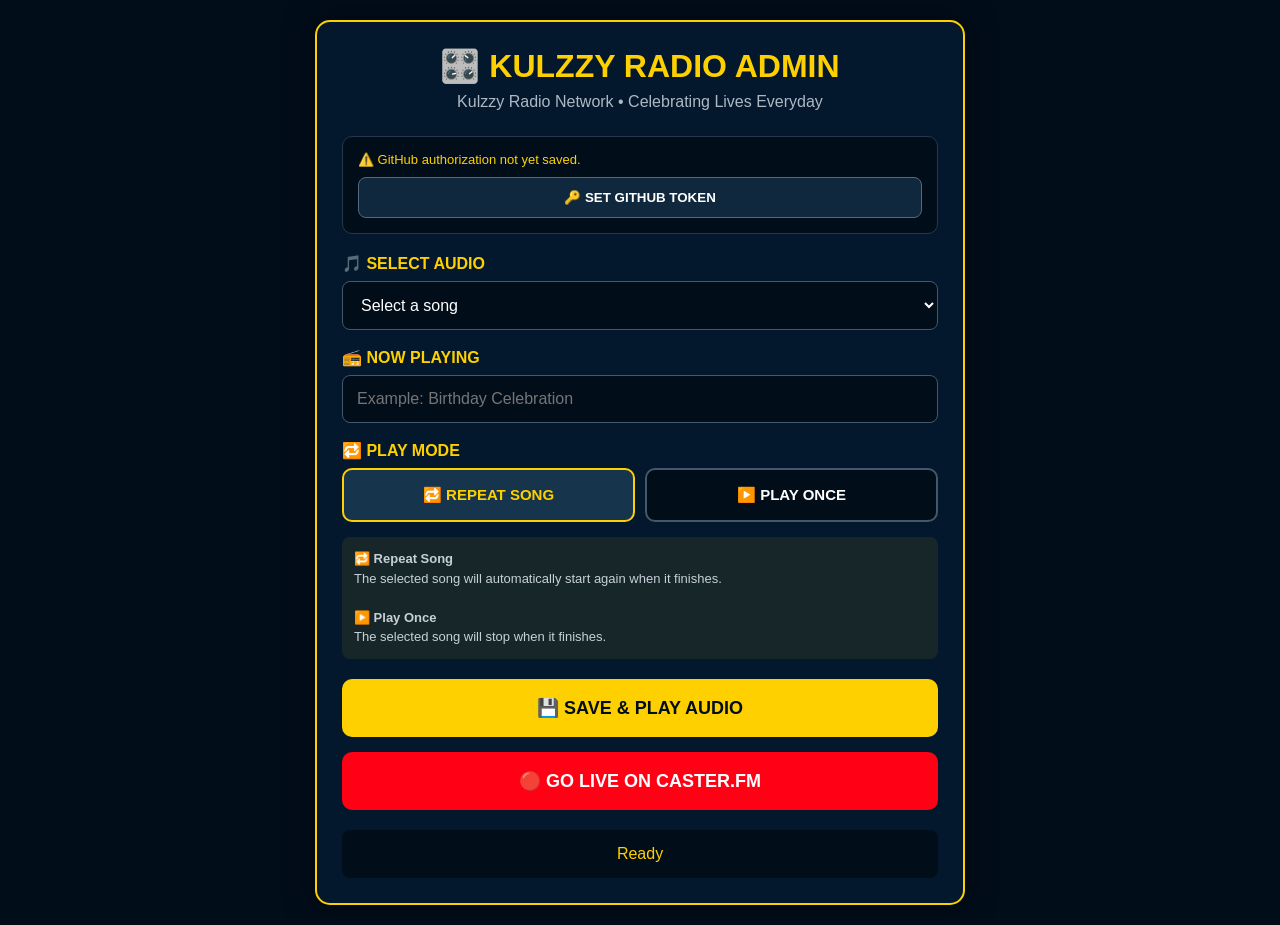
==== commit ee9f24a9: "Update admin.html" ====
--- a/admin.html
+++ b/admin.html
@@ -1,12 +1,9 @@
 <!DOCTYPE html>
 <html lang="en">
-
 <head>
 
 <meta charset="UTF-8">
-
-<meta name="viewport"
-      content="width=device-width, initial-scale=1.0">
+<meta name="viewport" content="width=device-width, initial-scale=1.0">
 
 <title>Kulzzy Radio Admin</title>
 
@@ -17,305 +14,175 @@
 }
 
 body {
-
     margin: 0;
     padding: 20px;
-
     background: #020d1a;
-
     color: white;
-
     font-family: Arial, Helvetica, sans-serif;
-
 }
 
 .container {
-
     width: 100%;
-
     max-width: 650px;
-
     margin: auto;
-
     background: #03182c;
-
     padding: 25px;
-
     border-radius: 15px;
-
     border: 2px solid #ffd000;
-
-    box-shadow:
-        0 0 30px rgba(0,0,0,0.5);
-
+    box-shadow: 0 0 30px rgba(0,0,0,.5);
 }
 
 h1 {
-
     text-align: center;
-
     color: #ffd000;
-
-    margin-top: 0;
-
+    margin: 0 0 8px;
 }
 
 .subtitle {
-
     text-align: center;
-
     color: #aeb9c5;
-
     margin-bottom: 25px;
-
 }
 
 label {
-
     display: block;
-
     margin-top: 18px;
-
     margin-bottom: 8px;
-
     color: #ffd000;
-
     font-weight: bold;
-
 }
 
 input,
 select {
-
     width: 100%;
-
     padding: 14px;
-
     border-radius: 8px;
-
     border: 1px solid #44576b;
-
     background: #020d1a;
-
     color: white;
-
     font-size: 16px;
-
 }
 
 select option {
-
     background: #020d1a;
-
     color: white;
-
-}
-
-
-/* TOKEN AREA */
+}
+
+/* TOKEN */
 
 .tokenBox {
-
+    margin-bottom: 20px;
+    padding: 15px;
+    background: #020d1a;
+    border-radius: 10px;
+    border: 1px solid #26384a;
+}
+
+.tokenStatus {
+    color: #55ff88;
+    font-size: 13px;
+    margin-bottom: 10px;
+}
+
+#tokenInput {
+    display: none;
+    margin-bottom: 10px;
+}
+
+.tokenButton {
+    width: 100%;
+    padding: 12px;
+    border-radius: 8px;
+    border: 1px solid #55697c;
+    background: #10283d;
+    color: white;
+    cursor: pointer;
+    font-weight: bold;
+}
+
+/* MODE */
+
+.modeButtons {
+    display: grid;
+    grid-template-columns: 1fr 1fr;
+    gap: 10px;
+}
+
+.modeButton {
+    padding: 16px 8px;
+    border-radius: 10px;
+    border: 2px solid #44576b;
+    background: #020d1a;
+    color: white;
+    font-size: 15px;
+    font-weight: bold;
+    cursor: pointer;
+}
+
+.modeButton.active {
+    border-color: #ffd000;
+    background: #17344d;
+    color: #ffd000;
+}
+
+/* BUTTONS */
+
+.saveButton {
+    width: 100%;
+    margin-top: 20px;
+    padding: 18px;
+    border: none;
+    border-radius: 10px;
+    background: #ffd000;
+    color: #020d1a;
+    font-size: 18px;
+    font-weight: bold;
+    cursor: pointer;
+}
+
+.liveButton {
+    width: 100%;
     margin-top: 15px;
-
+    padding: 18px;
+    border: none;
+    border-radius: 10px;
+    background: #ff0015;
+    color: white;
+    font-size: 18px;
+    font-weight: bold;
+    cursor: pointer;
+}
+
+/* STATUS */
+
+.status {
+    margin-top: 20px;
     padding: 15px;
-
+    border-radius: 8px;
     background: #020d1a;
-
-    border-radius: 10px;
-
-    border: 1px solid #26384a;
-
-}
-
-.tokenStatus {
-
-    color: #55ff88;
-
+    color: #ffd000;
+    text-align: center;
+    word-break: break-word;
+}
+
+.note {
+    margin-top: 15px;
+    padding: 12px;
+    border-radius: 8px;
+    background: rgba(255,208,0,.08);
+    color: #c7d0d9;
     font-size: 13px;
-
-    margin-bottom: 10px;
-
-}
-
-.tokenInput {
-
-    display: none;
-
-}
-
-.changeToken {
-
-    width: 100%;
-
-    padding: 10px;
-
-    border-radius: 8px;
-
-    border: 1px solid #55697c;
-
-    background: #10283d;
-
-    color: white;
-
-    cursor: pointer;
-
-}
-
-
-/* PLAY MODE */
-
-.modeButtons {
-
-    display: grid;
-
-    grid-template-columns:
-        repeat(2, 1fr);
-
-    gap: 10px;
-
-}
-
-.modeButton {
-
-    padding: 16px 8px;
-
-    border-radius: 10px;
-
-    border: 2px solid #44576b;
-
-    background: #020d1a;
-
-    color: white;
-
-    font-size: 15px;
-
-    font-weight: bold;
-
-    cursor: pointer;
-
-}
-
-.modeButton.active {
-
-    border-color: #ffd000;
-
-    background: #17344d;
-
-    color: #ffd000;
-
-}
-
-
-/* SAVE */
-
-.saveButton {
-
-    width: 100%;
-
-    margin-top: 20px;
-
-    padding: 18px;
-
-    border: none;
-
-    border-radius: 10px;
-
-    background: #ffd000;
-
-    color: #020d1a;
-
-    font-size: 18px;
-
-    font-weight: bold;
-
-    cursor: pointer;
-
-}
-
-
-/* LIVE */
-
-.liveButton {
-
-    width: 100%;
-
-    margin-top: 15px;
-
-    padding: 18px;
-
-    border: none;
-
-    border-radius: 10px;
-
-    background: #ff0015;
-
-    color: white;
-
-    font-size: 18px;
-
-    font-weight: bold;
-
-    cursor: pointer;
-
-}
-
-
-/* STATUS */
-
-.status {
-
-    margin-top: 20px;
-
-    padding: 15px;
-
-    border-radius: 8px;
-
-    background: #020d1a;
-
-    color: #ffd000;
-
-    text-align: center;
-
-    word-break: break-word;
-
-}
-
-
-/* NOTE */
-
-.note {
-
-    margin-top: 15px;
-
-    padding: 12px;
-
-    border-radius: 8px;
-
-    background:
-        rgba(255,208,0,0.08);
-
-    color: #c7d0d9;
-
-    font-size: 13px;
-
     line-height: 1.5;
-
-}
-
+}
 
 @media (max-width: 500px) {
 
     .container {
-
         padding: 18px;
-
     }
 
     .modeButtons {
-
         grid-template-columns: 1fr;
-
     }
 
 }
@@ -324,65 +191,52 @@
 
 </head>
 
-
 <body>
 
-
 <div class="container">
 
-
-<h1>
-🎛️ KULZZY RADIO ADMIN
-</h1>
-
+<h1>🎛️ KULZZY RADIO ADMIN</h1>
 
 <div class="subtitle">
 Kulzzy Radio Network • Celebrating Lives Everyday
 </div>
 
 
-<!-- =================================================
-     GITHUB TOKEN
-     ================================================= -->
+<!-- =====================================================
+     GITHUB AUTHORIZATION
+     ===================================================== -->
 
 <div class="tokenBox">
 
     <div
         id="tokenStatus"
         class="tokenStatus">
-
-        🔐 GitHub authorization not yet saved
-
+        Checking authorization...
     </div>
-
 
     <input
         id="tokenInput"
-        class="tokenInput"
         type="password"
-        placeholder="Paste your new GitHub token here">
-
+        autocomplete="off"
+        placeholder="Paste your GitHub token">
 
     <button
-        id="changeToken"
-        class="changeToken"
+        id="tokenButton"
+        class="tokenButton"
         type="button">
 
-        🔑 SET / CHANGE GITHUB TOKEN
+        🔑 SET GITHUB TOKEN
 
     </button>
 
 </div>
 
 
-<!-- =================================================
+<!-- =====================================================
      AUDIO
-     ================================================= -->
-
-<label>
-🎵 SELECT AUDIO
-</label>
-
+     ===================================================== -->
+
+<label>🎵 SELECT AUDIO</label>
 
 <select id="audioSelect">
 
@@ -405,32 +259,25 @@
 </select>
 
 
-<!-- =================================================
+<!-- =====================================================
      NOW PLAYING
-     ================================================= -->
-
-<label>
-📻 NOW PLAYING
-</label>
-
+     ===================================================== -->
+
+<label>📻 NOW PLAYING</label>
 
 <input
     id="nowPlaying"
     type="text"
-    placeholder="Example: Kulzzy Radio Birthday Show">
-
-
-<!-- =================================================
+    placeholder="Example: Birthday Celebration">
+
+
+<!-- =====================================================
      PLAY MODE
-     ================================================= -->
-
-<label>
-🔁 PLAY MODE
-</label>
-
+     ===================================================== -->
+
+<label>🔁 PLAY MODE</label>
 
 <div class="modeButtons">
-
 
     <button
         id="repeatButton"
@@ -441,7 +288,6 @@
 
     </button>
 
-
     <button
         id="onceButton"
         class="modeButton"
@@ -451,26 +297,24 @@
 
     </button>
 
-
 </div>
 
-
 <div class="note">
 
-<strong>🔁 Repeat Song:</strong>
-The selected audio will continuously repeat.
+<strong>🔁 Repeat Song</strong><br>
+The selected song will automatically start again when it finishes.
 
 <br><br>
 
-<strong>▶️ Play Once:</strong>
-The selected audio stops when it finishes.
+<strong>▶️ Play Once</strong><br>
+The selected song will stop when it finishes.
 
 </div>
 
 
-<!-- =================================================
+<!-- =====================================================
      SAVE AUDIO
-     ================================================= -->
+     ===================================================== -->
 
 <button
     id="saveButton"
@@ -482,9 +326,9 @@
 </button>
 
 
-<!-- =================================================
+<!-- =====================================================
      LIVE
-     ================================================= -->
+     ===================================================== -->
 
 <button
     id="liveButton"
@@ -496,9 +340,9 @@
 </button>
 
 
-<!-- =================================================
+<!-- =====================================================
      STATUS
-     ================================================= -->
+     ===================================================== -->
 
 <div
     id="status"
@@ -508,7 +352,6 @@
 
 </div>
 
-
 </div>
 
 
@@ -523,164 +366,147 @@
    GITHUB SETTINGS
    ===================================================== */
 
-const GITHUB_USERNAME =
-    "donshangti2";
-
-
-const REPOSITORY =
-    "KULZZY-AUTO-PLAYER";
-
-
-const CONFIG_FILE =
-    "config.json";
-
-
-/* =====================================================
-   LOCAL TOKEN STORAGE
-   ===================================================== */
-
-const TOKEN_STORAGE_KEY =
-    "kulzzyGithubToken";
-
-
-/* =====================================================
-   DEFAULT PLAY MODE
-   ===================================================== */
-
-let playMode =
-    "REPEAT";
+const GITHUB_USERNAME = "donshangti2";
+
+const REPOSITORY = "KULZZY-AUTO-PLAYER";
+
+const CONFIG_FILE = "config.json";
+
+
+/* =====================================================
+   LOCAL TOKEN KEY
+   ===================================================== */
+
+const TOKEN_KEY = "KULZZY_RADIO_GITHUB_TOKEN";
+
+
+/* =====================================================
+   PLAY MODE
+   ===================================================== */
+
+let playMode = "REPEAT";
 
 
 /* =====================================================
    ELEMENTS
    ===================================================== */
 
+const tokenStatus =
+    document.getElementById("tokenStatus");
+
+const tokenInput =
+    document.getElementById("tokenInput");
+
+const tokenButton =
+    document.getElementById("tokenButton");
+
 const audioSelect =
-    document.getElementById(
-        "audioSelect"
-    );
-
+    document.getElementById("audioSelect");
 
 const nowPlaying =
-    document.getElementById(
-        "nowPlaying"
-    );
-
+    document.getElementById("nowPlaying");
 
 const repeatButton =
-    document.getElementById(
-        "repeatButton"
-    );
-
+    document.getElementById("repeatButton");
 
 const onceButton =
-    document.getElementById(
-        "onceButton"
-    );
-
+    document.getElementById("onceButton");
 
 const saveButton =
-    document.getElementById(
-        "saveButton"
-    );
-
+    document.getElementById("saveButton");
 
 const liveButton =
-    document.getElementById(
-        "liveButton"
-    );
-
+    document.getElementById("liveButton");
 
 const status =
-    document.getElementById(
-        "status"
-    );
-
-
-const tokenInput =
-    document.getElementById(
-        "tokenInput"
-    );
-
-
-const tokenStatus =
-    document.getElementById(
-        "tokenStatus"
-    );
-
-
-const changeToken =
-    document.getElementById(
-        "changeToken"
-    );
-
-
-/* =====================================================
-   CHECK TOKEN
-   ===================================================== */
-
-function getStoredToken() {
-
-    return localStorage.getItem(
-        TOKEN_STORAGE_KEY
-    );
-
-}
-
-
-/* =====================================================
-   SHOW TOKEN STATUS
-   ===================================================== */
-
-function updateTokenStatus() {
-
-    const token =
-        getStoredToken();
-
-
-    if (token) {
+    document.getElementById("status");
+
+
+/* =====================================================
+   GET SAVED TOKEN
+   ===================================================== */
+
+function getToken() {
+
+    return localStorage.getItem(TOKEN_KEY);
+
+}
+
+
+/* =====================================================
+   UPDATE AUTHORIZATION DISPLAY
+   ===================================================== */
+
+function updateAuthorization() {
+
+    const token = getToken();
+
+    if (token && token.length > 10) {
 
         tokenStatus.textContent =
-            "🔐 GitHub authorization saved on this device";
+            "🔐 GitHub authorization saved on this device.";
 
         tokenStatus.style.color =
             "#55ff88";
 
-    }
-
-    else {
+        tokenInput.style.display =
+            "none";
+
+        tokenButton.textContent =
+            "🔑 CHANGE GITHUB TOKEN";
+
+    } else {
 
         tokenStatus.textContent =
-            "⚠️ GitHub authorization not yet saved";
+            "⚠️ GitHub authorization not yet saved.";
 
         tokenStatus.style.color =
-            "#ffcc00";
-
-    }
-
-}
-
-
-/* =====================================================
-   SET / CHANGE TOKEN
-   ===================================================== */
-
-changeToken.addEventListener(
+            "#ffd000";
+
+        tokenInput.style.display =
+            "none";
+
+        tokenButton.textContent =
+            "🔑 SET GITHUB TOKEN";
+
+    }
+
+}
+
+
+/* =====================================================
+   TOKEN BUTTON
+   ===================================================== */
+
+tokenButton.addEventListener(
     "click",
     function() {
 
+        const token = getToken();
+
+        if (token) {
+
+            tokenInput.style.display =
+                "block";
+
+            tokenInput.value = "";
+
+            tokenButton.textContent =
+                "💾 SAVE NEW TOKEN";
+
+            tokenInput.focus();
+
+            return;
+        }
+
+
         tokenInput.style.display =
             "block";
 
+        tokenButton.textContent =
+            "💾 SAVE TOKEN";
 
         tokenInput.focus();
-
-
-        tokenInput.value = "";
-
-
-        changeToken.textContent =
-            "💾 SAVE NEW TOKEN";
 
     }
 );
@@ -694,9 +520,7 @@
     "keydown",
     function(event) {
 
-        if (
-            event.key === "Enter"
-        ) {
+        if (event.key === "Enter") {
 
             saveToken();
 
@@ -706,7 +530,58 @@
 );
 
 
-changeToken.addEventListener(
+/* =====================================================
+   SAVE TOKEN FUNCTION
+   ===================================================== */
+
+function saveToken() {
+
+    const token =
+        tokenInput.value.trim();
+
+
+    if (!token) {
+
+        status.textContent =
+            "❌ Please paste your GitHub token.";
+
+        tokenInput.focus();
+
+        return;
+
+    }
+
+
+    localStorage.setItem(
+        TOKEN_KEY,
+        token
+    );
+
+
+    tokenInput.value = "";
+
+    tokenInput.style.display =
+        "none";
+
+
+    tokenButton.textContent =
+        "🔑 CHANGE GITHUB TOKEN";
+
+
+    updateAuthorization();
+
+
+    status.textContent =
+        "✅ GitHub authorization saved successfully.";
+
+}
+
+
+/* =====================================================
+   TOKEN SAVE BUTTON
+   ===================================================== */
+
+tokenButton.addEventListener(
     "click",
     function() {
 
@@ -715,61 +590,12 @@
             "block"
         ) {
 
-            if (
-                tokenInput.value.trim() !== ""
-            ) {
-
-                saveToken();
-
-            }
+            saveToken();
 
         }
 
     }
 );
-
-
-function saveToken() {
-
-    const token =
-        tokenInput.value.trim();
-
-
-    if (!token) {
-
-        alert(
-            "Please enter your GitHub token."
-        );
-
-        return;
-
-    }
-
-
-    localStorage.setItem(
-        TOKEN_STORAGE_KEY,
-        token
-    );
-
-
-    tokenInput.value = "";
-
-
-    tokenInput.style.display =
-        "none";
-
-
-    changeToken.textContent =
-        "🔑 CHANGE GITHUB TOKEN";
-
-
-    updateTokenStatus();
-
-
-    status.textContent =
-        "✅ GitHub authorization saved.";
-
-}
 
 
 /* =====================================================
@@ -780,15 +606,12 @@
     "click",
     function() {
 
-        playMode =
-            "REPEAT";
-
+        playMode = "REPEAT";
 
         repeatButton.classList.add(
             "active"
         );
 
-
         onceButton.classList.remove(
             "active"
         );
@@ -801,15 +624,12 @@
     "click",
     function() {
 
-        playMode =
-            "ONCE";
-
+        playMode = "ONCE";
 
         onceButton.classList.add(
             "active"
         );
 
-
         repeatButton.classList.remove(
             "active"
         );
@@ -819,106 +639,101 @@
 
 
 /* =====================================================
-   GET TOKEN
+   REQUIRE TOKEN
    ===================================================== */
 
 function requireToken() {
 
-    const token =
-        getStoredToken();
-
+    const token = getToken();
 
     if (!token) {
 
         tokenInput.style.display =
             "block";
 
+        tokenButton.textContent =
+            "💾 SAVE TOKEN";
 
         tokenInput.focus();
 
-
         throw new Error(
-            "Please enter your GitHub token first."
+            "Please save your GitHub token first."
         );
 
     }
 
-
     return token;
 
 }
 
 
 /* =====================================================
-   UPDATE CONFIG
-   ===================================================== */
-
-async function updateConfig(
-    newConfig
-) {
-
-    const token =
-        requireToken();
+   GITHUB API
+   ===================================================== */
+
+async function updateConfig(config) {
+
+    const token = requireToken();
 
 
     status.textContent =
-        "⏳ Updating radio...";
-
-
-    /* GET CURRENT CONFIG */
+        "⏳ Updating Kulzzy Radio...";
+
+
+    const apiURL =
+        "https://api.github.com/repos/" +
+        GITHUB_USERNAME +
+        "/" +
+        REPOSITORY +
+        "/contents/" +
+        CONFIG_FILE;
+
+
+    /* GET CURRENT FILE */
 
     const getResponse =
         await fetch(
-
-            "https://api.github.com/repos/" +
-            GITHUB_USERNAME +
-            "/" +
-            REPOSITORY +
-            "/contents/" +
-            CONFIG_FILE,
-
+            apiURL,
             {
+                method: "GET",
 
                 headers: {
 
-                    Authorization:
-                        "Bearer " +
-                        token,
-
-                    Accept:
+                    "Authorization":
+                        "Bearer " + token,
+
+                    "Accept":
                         "application/vnd.github+json"
 
-                }
+                },
+
+                cache: "no-store"
 
             }
-
         );
 
 
     if (!getResponse.ok) {
 
         if (
-            getResponse.status ===
-            401
+            getResponse.status === 401 ||
+            getResponse.status === 403
         ) {
 
             localStorage.removeItem(
-                TOKEN_STORAGE_KEY
+                TOKEN_KEY
             );
 
-
-            updateTokenStatus();
-
+            updateAuthorization();
 
             throw new Error(
-                "GitHub token is invalid or expired. Please enter a new one."
+                "GitHub authorization failed. Please set your new token again."
             );
 
         }
 
-
         throw new Error(
-            "Could not read config.json"
+            "Could not read config.json from GitHub."
         );
 
     }
@@ -929,53 +744,41 @@
 
 
     /* =================================================
-       ENCODE JSON
+       ENCODE CONFIG
        ================================================= */
 
-    const jsonText =
+    const json =
         JSON.stringify(
-            newConfig,
+            config,
             null,
             2
         );
 
 
-    const content =
+    const encoded =
         btoa(
             unescape(
-                encodeURIComponent(
-                    jsonText
-                )
+                encodeURIComponent(json)
             )
         );
 
 
     /* =================================================
-       SAVE CONFIG
+       UPDATE FILE
        ================================================= */
 
     const putResponse =
         await fetch(
-
-            "https://api.github.com/repos/" +
-            GITHUB_USERNAME +
-            "/" +
-            REPOSITORY +
-            "/contents/" +
-            CONFIG_FILE,
-
+            apiURL,
             {
-
-                method:
-                    "PUT",
+                method: "PUT",
 
                 headers: {
 
-                    Authorization:
-                        "Bearer " +
-                        token,
-
-                    Accept:
+                    "Authorization":
+                        "Bearer " + token,
+
+                    "Accept":
                         "application/vnd.github+json",
 
                     "Content-Type":
@@ -987,10 +790,10 @@
                     JSON.stringify({
 
                         message:
-                            "Update Kulzzy Radio",
+                            "Update Kulzzy Radio config",
 
                         content:
-                            content,
+                            encoded,
 
                         sha:
                             file.sha
@@ -998,18 +801,17 @@
                     })
 
             }
-
         );
 
 
     if (!putResponse.ok) {
 
-        const error =
+        const errorText =
             await putResponse.text();
 
-
         throw new Error(
-            error
+            "GitHub update failed: " +
+            errorText
         );
 
     }
@@ -1030,15 +832,14 @@
 
         try {
 
-            const selectedAudio =
+            const audioFile =
                 audioSelect.value;
 
 
-            if (!selectedAudio) {
-
-                alert(
-                    "Please select an audio file."
-                );
+            if (!audioFile) {
+
+                status.textContent =
+                    "❌ Select an audio file first.";
 
                 return;
 
@@ -1054,7 +855,7 @@
                 version: 1,
 
                 currentAudio:
-                    selectedAudio,
+                    audioFile,
 
                 nowPlaying:
                     title,
@@ -1094,25 +895,20 @@
             ) {
 
                 status.textContent =
-                    "🔁 REPEAT SONG SAVED & PLAYING";
+                    "🔁 REPEAT SONG SAVED — RADIO UPDATED";
+
+            } else {
+
+                status.textContent =
+                    "▶️ PLAY ONCE SAVED — RADIO UPDATED";
 
             }
 
-            else {
-
-                status.textContent =
-                    "▶️ PLAY ONCE SAVED & PLAYING";
-
-            }
-
         }
 
         catch (error) {
 
-            console.error(
-                error
-            );
-
+            console.error(error);
 
             status.textContent =
                 "❌ " +
@@ -1174,16 +970,13 @@
 
 
             status.textContent =
-                "🔴 LIVE ON AIR";
+                "🔴 LIVE MODE ACTIVATED";
 
         }
 
         catch (error) {
 
-            console.error(
-                error
-            );
-
+            console.error(error);
 
             status.textContent =
                 "❌ " +
@@ -1199,11 +992,9 @@
    START
    ===================================================== */
 
-updateTokenStatus();
+updateAuthorization();
 
 </script>
 
-
 </body>
-
-      </html>
+</html>
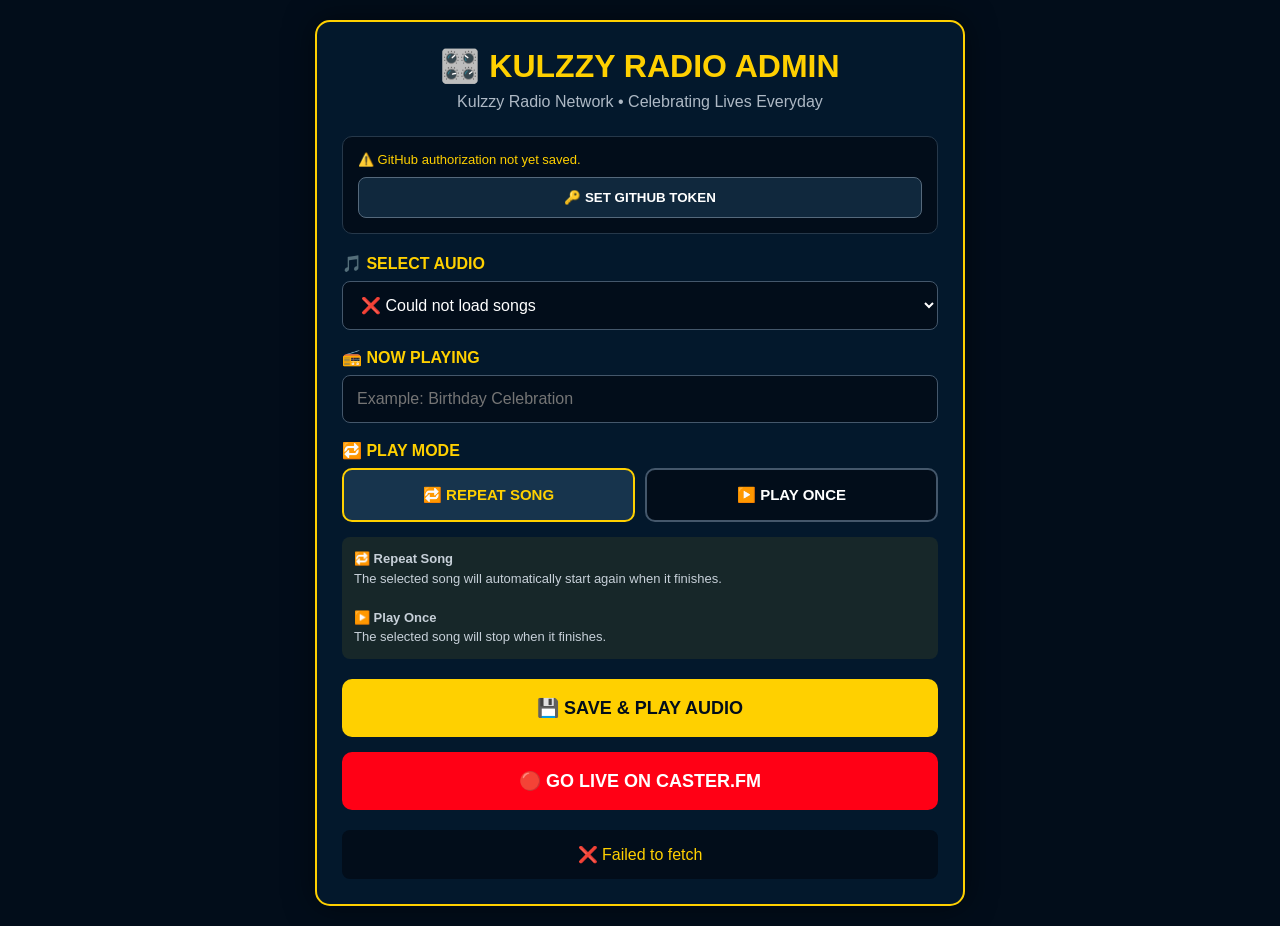
==== commit 95fe76ad: "Update admin.html" ====
--- a/admin.html
+++ b/admin.html
@@ -241,19 +241,7 @@
 <select id="audioSelect">
 
     <option value="">
-        Select a song
-    </option>
-
-    <option value="audio/ON_AIR_BIRTHDAY_SONG_BASS_ONLY.mp3">
-        ON AIR BIRTHDAY SONG
-    </option>
-
-    <option value="audio/ON_AIR_BUSINESS_O'CLOCK .mp3">
-        ON AIR BUSINESS O'CLOCK
-    </option>
-
-    <option value="audio/RADIO_MONTHLY_SONG.mp3">
-        RADIO MONTHLY SONG
+        Loading songs...
     </option>
 
 </select>
@@ -372,6 +360,8 @@
 
 const CONFIG_FILE = "config.json";
 
+const AUDIO_FOLDER = "audio";
+
 
 /* =====================================================
    LOCAL TOKEN KEY
@@ -468,6 +458,186 @@
 
         tokenButton.textContent =
             "🔑 SET GITHUB TOKEN";
+
+    }
+
+}
+
+
+/* =====================================================
+   LOAD ALL MP3 FILES FROM GITHUB AUDIO FOLDER
+   ===================================================== */
+
+async function loadAudioFiles() {
+
+    audioSelect.innerHTML =
+        '<option value="">⏳ Loading songs...</option>';
+
+    try {
+
+        const apiURL =
+            "https://api.github.com/repos/" +
+            GITHUB_USERNAME +
+            "/" +
+            REPOSITORY +
+            "/contents/" +
+            AUDIO_FOLDER +
+            "?t=" +
+            Date.now();
+
+
+        const headers = {
+
+            "Accept":
+                "application/vnd.github+json"
+
+        };
+
+
+        const token = getToken();
+
+
+        if (token) {
+
+            headers["Authorization"] =
+                "Bearer " + token;
+
+        }
+
+
+        const response =
+            await fetch(
+                apiURL,
+                {
+                    method: "GET",
+                    headers: headers,
+                    cache: "no-store"
+                }
+            );
+
+
+        if (!response.ok) {
+
+            throw new Error(
+                "Could not read the GitHub audio folder."
+            );
+
+        }
+
+
+        const files =
+            await response.json();
+
+
+        if (!Array.isArray(files)) {
+
+            throw new Error(
+                "GitHub did not return the audio folder."
+            );
+
+        }
+
+
+        const audioFiles =
+            files
+            .filter(function(file) {
+
+                return (
+                    file.type === "file" &&
+                    /\.mp3$/i.test(file.name)
+                );
+
+            })
+            .sort(function(a, b) {
+
+                return a.name.localeCompare(
+                    b.name,
+                    undefined,
+                    {
+                        numeric: true,
+                        sensitivity: "base"
+                    }
+                );
+
+            });
+
+
+        audioSelect.innerHTML =
+            "";
+
+
+        if (audioFiles.length === 0) {
+
+            audioSelect.innerHTML =
+                '<option value="">No MP3 files found</option>';
+
+            status.textContent =
+                "⚠️ No MP3 files found in the audio folder.";
+
+            return;
+
+        }
+
+
+        const firstOption =
+            document.createElement("option");
+
+        firstOption.value =
+            "";
+
+        firstOption.textContent =
+            "Select a song";
+
+        audioSelect.appendChild(
+            firstOption
+        );
+
+
+        audioFiles.forEach(function(file) {
+
+            const option =
+                document.createElement("option");
+
+            option.value =
+                "audio/" + file.name;
+
+            option.textContent =
+                file.name
+                    .replace(/\.mp3$/i, "")
+                    .replace(/_/g, " ");
+
+            audioSelect.appendChild(
+                option
+            );
+
+        });
+
+
+        status.textContent =
+            "✅ " +
+            audioFiles.length +
+            " audio file" +
+            (audioFiles.length === 1 ? "" : "s") +
+            " loaded from GitHub.";
+
+
+    }
+
+    catch (error) {
+
+        console.error(
+            "Audio loading error:",
+            error
+        );
+
+
+        audioSelect.innerHTML =
+            '<option value="">❌ Could not load songs</option>';
+
+
+        status.textContent =
+            "❌ " +
+            error.message;
 
     }
 
@@ -573,6 +743,11 @@
 
     status.textContent =
         "✅ GitHub authorization saved successfully.";
+
+
+    /* Reload songs after authorization */
+
+    loadAudioFiles();
 
 }
 
@@ -994,6 +1169,31 @@
 
 updateAuthorization();
 
+/* Automatically load every MP3 from GitHub */
+
+loadAudioFiles();
+
+
+/* =====================================================
+   REFRESH AUDIO LIST WHEN PANEL RETURNS
+   ===================================================== */
+
+document.addEventListener(
+    "visibilitychange",
+    function() {
+
+        if (
+            document.visibilityState ===
+            "visible"
+        ) {
+
+            loadAudioFiles();
+
+        }
+
+    }
+);
+
 </script>
 
 </body>
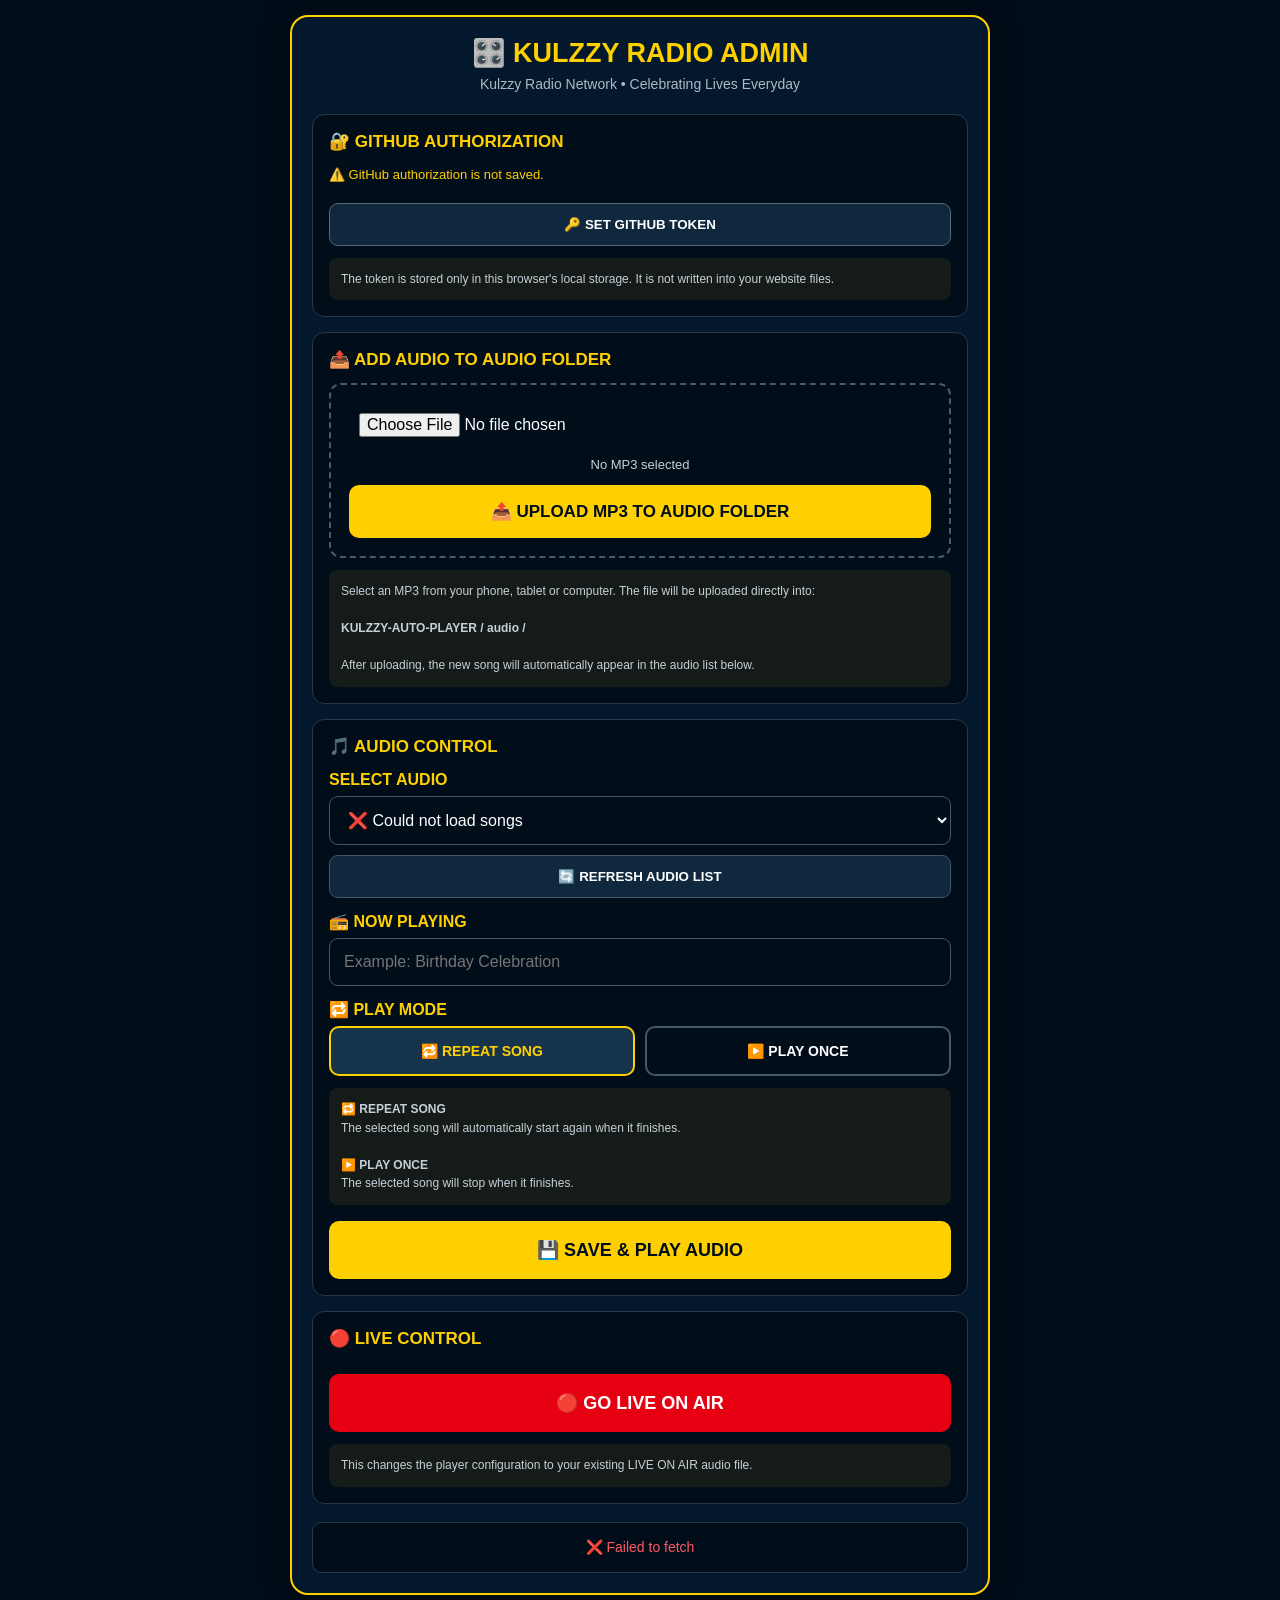
==== commit d2f23e08: "Update fmt.Println to print 'Goodbye World'" ====
--- a/admin.html
+++ b/admin.html
@@ -3,186 +3,326 @@
 <head>
 
 <meta charset="UTF-8">
-<meta name="viewport" content="width=device-width, initial-scale=1.0">
+
+<meta name="viewport"
+      content="width=device-width, initial-scale=1.0">
 
 <title>Kulzzy Radio Admin</title>
 
 <style>
 
-* {
-    box-sizing: border-box;
-}
-
-body {
-    margin: 0;
-    padding: 20px;
-    background: #020d1a;
-    color: white;
-    font-family: Arial, Helvetica, sans-serif;
-}
-
-.container {
-    width: 100%;
-    max-width: 650px;
-    margin: auto;
-    background: #03182c;
-    padding: 25px;
-    border-radius: 15px;
-    border: 2px solid #ffd000;
-    box-shadow: 0 0 30px rgba(0,0,0,.5);
-}
-
-h1 {
-    text-align: center;
-    color: #ffd000;
-    margin: 0 0 8px;
-}
-
-.subtitle {
-    text-align: center;
-    color: #aeb9c5;
-    margin-bottom: 25px;
-}
-
-label {
-    display: block;
-    margin-top: 18px;
-    margin-bottom: 8px;
-    color: #ffd000;
-    font-weight: bold;
+*{
+    box-sizing:border-box;
+}
+
+html,
+body{
+    margin:0;
+    padding:0;
+    min-height:100%;
+}
+
+body{
+    background:#020d1a;
+    color:#fff;
+    font-family:Arial,Helvetica,sans-serif;
+    padding:15px;
+}
+
+.container{
+    width:100%;
+    max-width:700px;
+    margin:0 auto;
+    background:#03182c;
+    border:2px solid #ffd000;
+    border-radius:18px;
+    padding:20px;
+    box-shadow:0 0 30px rgba(0,0,0,.5);
+}
+
+h1{
+    text-align:center;
+    color:#ffd000;
+    margin:0;
+    font-size:27px;
+    font-weight:900;
+}
+
+.subtitle{
+    text-align:center;
+    color:#aeb9c5;
+    margin-top:7px;
+    margin-bottom:22px;
+    font-size:14px;
+}
+
+.section{
+    background:#020d1a;
+    border:1px solid #26384a;
+    border-radius:12px;
+    padding:16px;
+    margin-top:15px;
+}
+
+.sectionTitle{
+    color:#ffd000;
+    font-size:17px;
+    font-weight:900;
+    margin-bottom:13px;
+}
+
+label{
+    display:block;
+    margin-top:14px;
+    margin-bottom:7px;
+    color:#ffd000;
+    font-weight:bold;
 }
 
 input,
-select {
-    width: 100%;
-    padding: 14px;
-    border-radius: 8px;
-    border: 1px solid #44576b;
-    background: #020d1a;
-    color: white;
-    font-size: 16px;
-}
-
-select option {
-    background: #020d1a;
-    color: white;
+select{
+    width:100%;
+    padding:14px;
+    border-radius:9px;
+    border:1px solid #44576b;
+    background:#020d1a;
+    color:#fff;
+    font-size:16px;
+    outline:none;
+}
+
+input:focus,
+select:focus{
+    border-color:#ffd000;
+}
+
+select option{
+    background:#020d1a;
+    color:#fff;
 }
 
 /* TOKEN */
 
-.tokenBox {
-    margin-bottom: 20px;
-    padding: 15px;
-    background: #020d1a;
-    border-radius: 10px;
-    border: 1px solid #26384a;
-}
-
-.tokenStatus {
-    color: #55ff88;
-    font-size: 13px;
-    margin-bottom: 10px;
-}
-
-#tokenInput {
-    display: none;
-    margin-bottom: 10px;
-}
-
-.tokenButton {
-    width: 100%;
-    padding: 12px;
-    border-radius: 8px;
-    border: 1px solid #55697c;
-    background: #10283d;
-    color: white;
-    cursor: pointer;
-    font-weight: bold;
-}
-
-/* MODE */
-
-.modeButtons {
-    display: grid;
-    grid-template-columns: 1fr 1fr;
-    gap: 10px;
-}
-
-.modeButton {
-    padding: 16px 8px;
-    border-radius: 10px;
-    border: 2px solid #44576b;
-    background: #020d1a;
-    color: white;
-    font-size: 15px;
-    font-weight: bold;
-    cursor: pointer;
-}
-
-.modeButton.active {
-    border-color: #ffd000;
-    background: #17344d;
-    color: #ffd000;
-}
-
-/* BUTTONS */
-
-.saveButton {
-    width: 100%;
-    margin-top: 20px;
-    padding: 18px;
-    border: none;
-    border-radius: 10px;
-    background: #ffd000;
-    color: #020d1a;
-    font-size: 18px;
-    font-weight: bold;
-    cursor: pointer;
-}
-
-.liveButton {
-    width: 100%;
-    margin-top: 15px;
-    padding: 18px;
-    border: none;
-    border-radius: 10px;
-    background: #ff0015;
-    color: white;
-    font-size: 18px;
-    font-weight: bold;
-    cursor: pointer;
+.tokenStatus{
+    color:#ffd000;
+    font-size:13px;
+    line-height:1.5;
+    margin-bottom:10px;
+}
+
+.tokenInput{
+    display:none;
+}
+
+.smallButton{
+    width:100%;
+    padding:13px;
+    margin-top:8px;
+    border-radius:9px;
+    border:1px solid #55697c;
+    background:#10283d;
+    color:#fff;
+    font-weight:bold;
+    cursor:pointer;
+}
+
+.smallButton:active{
+    transform:scale(.99);
+}
+
+/* UPLOAD */
+
+.uploadBox{
+    border:2px dashed #465a70;
+    border-radius:12px;
+    padding:18px;
+    text-align:center;
+    transition:.2s;
+}
+
+.uploadBox:hover{
+    border-color:#ffd000;
+}
+
+.fileInput{
+    width:100%;
+    padding:10px;
+    border:none;
+    background:transparent;
+}
+
+.fileName{
+    margin-top:10px;
+    color:#c7d0d9;
+    font-size:13px;
+    word-break:break-word;
+}
+
+.uploadButton{
+    width:100%;
+    padding:16px;
+    margin-top:13px;
+    border:0;
+    border-radius:10px;
+    background:#ffd000;
+    color:#020d1a;
+    font-size:17px;
+    font-weight:900;
+    cursor:pointer;
+}
+
+.uploadButton:disabled{
+    opacity:.5;
+    cursor:not-allowed;
+}
+
+.progressOuter{
+    display:none;
+    width:100%;
+    height:12px;
+    background:#172a3d;
+    border-radius:20px;
+    overflow:hidden;
+    margin-top:14px;
+}
+
+.progressInner{
+    width:0%;
+    height:100%;
+    background:#ffd000;
+    transition:width .2s;
+}
+
+/* PLAY MODE */
+
+.modeButtons{
+    display:grid;
+    grid-template-columns:1fr 1fr;
+    gap:10px;
+}
+
+.modeButton{
+    padding:15px 8px;
+    border-radius:10px;
+    border:2px solid #44576b;
+    background:#020d1a;
+    color:#fff;
+    font-size:14px;
+    font-weight:bold;
+    cursor:pointer;
+}
+
+.modeButton.active{
+    border-color:#ffd000;
+    background:#17344d;
+    color:#ffd000;
+}
+
+/* MAIN BUTTON */
+
+.saveButton{
+    width:100%;
+    margin-top:16px;
+    padding:18px;
+    border:0;
+    border-radius:10px;
+    background:#ffd000;
+    color:#020d1a;
+    font-size:18px;
+    font-weight:900;
+    cursor:pointer;
+}
+
+.saveButton:disabled{
+    opacity:.5;
+    cursor:not-allowed;
+}
+
+/* LIVE */
+
+.liveButton{
+    width:100%;
+    margin-top:12px;
+    padding:18px;
+    border:0;
+    border-radius:10px;
+    background:#e60012;
+    color:#fff;
+    font-size:18px;
+    font-weight:900;
+    cursor:pointer;
+}
+
+/* REFRESH */
+
+.refreshButton{
+    width:100%;
+    margin-top:10px;
+    padding:13px;
+    border:1px solid #44576b;
+    border-radius:9px;
+    background:#10283d;
+    color:#fff;
+    font-weight:bold;
+    cursor:pointer;
 }
 
 /* STATUS */
 
-.status {
-    margin-top: 20px;
-    padding: 15px;
-    border-radius: 8px;
-    background: #020d1a;
-    color: #ffd000;
-    text-align: center;
-    word-break: break-word;
-}
-
-.note {
-    margin-top: 15px;
-    padding: 12px;
-    border-radius: 8px;
-    background: rgba(255,208,0,.08);
-    color: #c7d0d9;
-    font-size: 13px;
-    line-height: 1.5;
-}
-
-@media (max-width: 500px) {
-
-    .container {
-        padding: 18px;
-    }
-
-    .modeButtons {
-        grid-template-columns: 1fr;
+.status{
+    margin-top:18px;
+    padding:14px;
+    border-radius:9px;
+    background:#020d1a;
+    border:1px solid #26384a;
+    color:#ffd000;
+    text-align:center;
+    font-size:14px;
+    line-height:1.5;
+    word-break:break-word;
+}
+
+.note{
+    margin-top:12px;
+    padding:12px;
+    border-radius:8px;
+    background:rgba(255,208,0,.07);
+    color:#c7d0d9;
+    font-size:12px;
+    line-height:1.55;
+}
+
+.success{
+    color:#55ff88;
+}
+
+.warning{
+    color:#ffd000;
+}
+
+.error{
+    color:#ff5964;
+}
+
+/* MOBILE */
+
+@media(max-width:520px){
+
+    body{
+        padding:8px;
+    }
+
+    .container{
+        padding:15px;
+        border-radius:14px;
+    }
+
+    h1{
+        font-size:23px;
+    }
+
+    .modeButtons{
+        grid-template-columns:1fr;
     }
 
 }
@@ -195,191 +335,303 @@
 
 <div class="container">
 
-<h1>🎛️ KULZZY RADIO ADMIN</h1>
-
-<div class="subtitle">
-Kulzzy Radio Network • Celebrating Lives Everyday
+    <h1>🎛️ KULZZY RADIO ADMIN</h1>
+
+    <div class="subtitle">
+        Kulzzy Radio Network • Celebrating Lives Everyday
+    </div>
+
+
+    <!-- =====================================================
+         GITHUB AUTHORIZATION
+         ===================================================== -->
+
+    <div class="section">
+
+        <div class="sectionTitle">
+            🔐 GITHUB AUTHORIZATION
+        </div>
+
+        <div id="tokenStatus"
+             class="tokenStatus">
+            Checking authorization...
+        </div>
+
+        <input
+            id="tokenInput"
+            class="tokenInput"
+            type="password"
+            autocomplete="off"
+            placeholder="Paste your GitHub token">
+
+        <button
+            id="tokenButton"
+            class="smallButton"
+            type="button">
+
+            🔑 SET GITHUB TOKEN
+
+        </button>
+
+        <div class="note">
+
+            The token is stored only in this browser's
+            local storage. It is not written into your
+            website files.
+
+        </div>
+
+    </div>
+
+
+    <!-- =====================================================
+         UPLOAD AUDIO
+         ===================================================== -->
+
+    <div class="section">
+
+        <div class="sectionTitle">
+            📤 ADD AUDIO TO AUDIO FOLDER
+        </div>
+
+        <div class="uploadBox">
+
+            <input
+                id="audioUpload"
+                class="fileInput"
+                type="file"
+                accept=".mp3,audio/mpeg">
+
+            <div id="fileName"
+                 class="fileName">
+
+                No MP3 selected
+
+            </div>
+
+            <button
+                id="uploadButton"
+                class="uploadButton"
+                type="button">
+
+                📤 UPLOAD MP3 TO AUDIO FOLDER
+
+            </button>
+
+            <div id="progressOuter"
+                 class="progressOuter">
+
+                <div id="progressInner"
+                     class="progressInner">
+                </div>
+
+            </div>
+
+        </div>
+
+        <div class="note">
+
+            Select an MP3 from your phone, tablet or computer.
+            The file will be uploaded directly into:
+
+            <br><br>
+
+            <strong>
+                KULZZY-AUTO-PLAYER / audio /
+            </strong>
+
+            <br><br>
+
+            After uploading, the new song will automatically
+            appear in the audio list below.
+
+        </div>
+
+    </div>
+
+
+    <!-- =====================================================
+         AUDIO CONTROL
+         ===================================================== -->
+
+    <div class="section">
+
+        <div class="sectionTitle">
+            🎵 AUDIO CONTROL
+        </div>
+
+        <label>
+            SELECT AUDIO
+        </label>
+
+        <select id="audioSelect">
+
+            <option value="">
+                Loading songs...
+            </option>
+
+        </select>
+
+        <button
+            id="refreshButton"
+            class="refreshButton"
+            type="button">
+
+            🔄 REFRESH AUDIO LIST
+
+        </button>
+
+
+        <label>
+            📻 NOW PLAYING
+        </label>
+
+        <input
+            id="nowPlaying"
+            type="text"
+            placeholder="Example: Birthday Celebration">
+
+
+        <label>
+            🔁 PLAY MODE
+        </label>
+
+        <div class="modeButtons">
+
+            <button
+                id="repeatButton"
+                class="modeButton active"
+                type="button">
+
+                🔁 REPEAT SONG
+
+            </button>
+
+            <button
+                id="onceButton"
+                class="modeButton"
+                type="button">
+
+                ▶️ PLAY ONCE
+
+            </button>
+
+        </div>
+
+        <div class="note">
+
+            <strong>🔁 REPEAT SONG</strong>
+
+            <br>
+
+            The selected song will automatically start again
+            when it finishes.
+
+            <br><br>
+
+            <strong>▶️ PLAY ONCE</strong>
+
+            <br>
+
+            The selected song will stop when it finishes.
+
+        </div>
+
+
+        <button
+            id="saveButton"
+            class="saveButton"
+            type="button">
+
+            💾 SAVE & PLAY AUDIO
+
+        </button>
+
+    </div>
+
+
+    <!-- =====================================================
+         LIVE
+         ===================================================== -->
+
+    <div class="section">
+
+        <div class="sectionTitle">
+            🔴 LIVE CONTROL
+        </div>
+
+        <button
+            id="liveButton"
+            class="liveButton"
+            type="button">
+
+            🔴 GO LIVE ON AIR
+
+        </button>
+
+        <div class="note">
+
+            This changes the player configuration to your
+            existing LIVE ON AIR audio file.
+
+        </div>
+
+    </div>
+
+
+    <!-- =====================================================
+         STATUS
+         ===================================================== -->
+
+    <div id="status"
+         class="status">
+
+        Ready
+
+    </div>
+
 </div>
 
 
-<!-- =====================================================
-     GITHUB AUTHORIZATION
-     ===================================================== -->
-
-<div class="tokenBox">
-
-    <div
-        id="tokenStatus"
-        class="tokenStatus">
-        Checking authorization...
-    </div>
-
-    <input
-        id="tokenInput"
-        type="password"
-        autocomplete="off"
-        placeholder="Paste your GitHub token">
-
-    <button
-        id="tokenButton"
-        class="tokenButton"
-        type="button">
-
-        🔑 SET GITHUB TOKEN
-
-    </button>
-
-</div>
-
-
-<!-- =====================================================
-     AUDIO
-     ===================================================== -->
-
-<label>🎵 SELECT AUDIO</label>
-
-<select id="audioSelect">
-
-    <option value="">
-        Loading songs...
-    </option>
-
-</select>
-
-
-<!-- =====================================================
-     NOW PLAYING
-     ===================================================== -->
-
-<label>📻 NOW PLAYING</label>
-
-<input
-    id="nowPlaying"
-    type="text"
-    placeholder="Example: Birthday Celebration">
-
-
-<!-- =====================================================
-     PLAY MODE
-     ===================================================== -->
-
-<label>🔁 PLAY MODE</label>
-
-<div class="modeButtons">
-
-    <button
-        id="repeatButton"
-        class="modeButton active"
-        type="button">
-
-        🔁 REPEAT SONG
-
-    </button>
-
-    <button
-        id="onceButton"
-        class="modeButton"
-        type="button">
-
-        ▶️ PLAY ONCE
-
-    </button>
-
-</div>
-
-<div class="note">
-
-<strong>🔁 Repeat Song</strong><br>
-The selected song will automatically start again when it finishes.
-
-<br><br>
-
-<strong>▶️ Play Once</strong><br>
-The selected song will stop when it finishes.
-
-</div>
-
-
-<!-- =====================================================
-     SAVE AUDIO
-     ===================================================== -->
-
-<button
-    id="saveButton"
-    class="saveButton"
-    type="button">
-
-    💾 SAVE & PLAY AUDIO
-
-</button>
-
-
-<!-- =====================================================
-     LIVE
-     ===================================================== -->
-
-<button
-    id="liveButton"
-    class="liveButton"
-    type="button">
-
-    🔴 GO LIVE ON CASTER.FM
-
-</button>
-
-
-<!-- =====================================================
-     STATUS
-     ===================================================== -->
-
-<div
-    id="status"
-    class="status">
-
-    Ready
-
-</div>
-
-</div>
-
-
 <script>
 
-/* =====================================================
-   KULZZY RADIO ADMIN
-   ===================================================== */
-
-
-/* =====================================================
+/* =========================================================
+   KULZZY RADIO ADMIN PANEL
+   KULZZY-AUTO-PLAYER
+   ========================================================= */
+
+
+/* =========================================================
    GITHUB SETTINGS
-   ===================================================== */
-
-const GITHUB_USERNAME = "donshangti2";
-
-const REPOSITORY = "KULZZY-AUTO-PLAYER";
-
-const CONFIG_FILE = "config.json";
-
-const AUDIO_FOLDER = "audio";
-
-
-/* =====================================================
-   LOCAL TOKEN KEY
-   ===================================================== */
-
-const TOKEN_KEY = "KULZZY_RADIO_GITHUB_TOKEN";
-
-
-/* =====================================================
+   ========================================================= */
+
+const GITHUB_USERNAME =
+    "donshangti2";
+
+const REPOSITORY =
+    "KULZZY-AUTO-PLAYER";
+
+const AUDIO_FOLDER =
+    "audio";
+
+const CONFIG_FILE =
+    "config.json";
+
+const TOKEN_KEY =
+    "KULZZY_RADIO_GITHUB_TOKEN";
+
+
+/* =========================================================
    PLAY MODE
-   ===================================================== */
-
-let playMode = "REPEAT";
-
-
-/* =====================================================
+   ========================================================= */
+
+let playMode =
+    "REPEAT";
+
+
+/* =========================================================
    ELEMENTS
-   ===================================================== */
+   ========================================================= */
 
 const tokenStatus =
     document.getElementById("tokenStatus");
@@ -390,9 +642,27 @@
 const tokenButton =
     document.getElementById("tokenButton");
 
+const audioUpload =
+    document.getElementById("audioUpload");
+
+const fileName =
+    document.getElementById("fileName");
+
+const uploadButton =
+    document.getElementById("uploadButton");
+
+const progressOuter =
+    document.getElementById("progressOuter");
+
+const progressInner =
+    document.getElementById("progressInner");
+
 const audioSelect =
     document.getElementById("audioSelect");
 
+const refreshButton =
+    document.getElementById("refreshButton");
+
 const nowPlaying =
     document.getElementById("nowPlaying");
 
@@ -412,32 +682,64 @@
     document.getElementById("status");
 
 
-/* =====================================================
-   GET SAVED TOKEN
-   ===================================================== */
-
-function getToken() {
-
-    return localStorage.getItem(TOKEN_KEY);
-
-}
-
-
-/* =====================================================
-   UPDATE AUTHORIZATION DISPLAY
-   ===================================================== */
-
-function updateAuthorization() {
-
-    const token = getToken();
-
-    if (token && token.length > 10) {
+/* =========================================================
+   STATUS FUNCTION
+   ========================================================= */
+
+function setStatus(
+    message,
+    type = ""
+){
+
+    status.textContent =
+        message;
+
+    status.className =
+        "status";
+
+    if(type){
+
+        status.classList.add(
+            type
+        );
+
+    }
+
+}
+
+
+/* =========================================================
+   TOKEN
+   ========================================================= */
+
+function getToken(){
+
+    return localStorage.getItem(
+        TOKEN_KEY
+    );
+
+}
+
+
+/* =========================================================
+   UPDATE TOKEN DISPLAY
+   ========================================================= */
+
+function updateAuthorization(){
+
+    const token =
+        getToken();
+
+    if(
+        token &&
+        token.length > 10
+    ){
 
         tokenStatus.textContent =
-            "🔐 GitHub authorization saved on this device.";
-
-        tokenStatus.style.color =
-            "#55ff88";
+            "🔐 GitHub authorization is saved on this device.";
+
+        tokenStatus.className =
+            "tokenStatus success";
 
         tokenInput.style.display =
             "none";
@@ -445,13 +747,13 @@
         tokenButton.textContent =
             "🔑 CHANGE GITHUB TOKEN";
 
-    } else {
+    }else{
 
         tokenStatus.textContent =
-            "⚠️ GitHub authorization not yet saved.";
-
-        tokenStatus.style.color =
-            "#ffd000";
+            "⚠️ GitHub authorization is not saved.";
+
+        tokenStatus.className =
+            "tokenStatus warning";
 
         tokenInput.style.display =
             "none";
@@ -464,18 +766,146 @@
 }
 
 
-/* =====================================================
-   LOAD ALL MP3 FILES FROM GITHUB AUDIO FOLDER
-   ===================================================== */
-
-async function loadAudioFiles() {
+/* =========================================================
+   TOKEN BUTTON
+   ========================================================= */
+
+tokenButton.addEventListener(
+    "click",
+    function(){
+
+        if(
+            tokenInput.style.display ===
+            "block"
+        ){
+
+            saveToken();
+
+            return;
+
+        }
+
+        tokenInput.style.display =
+            "block";
+
+        tokenInput.value =
+            "";
+
+        tokenButton.textContent =
+            "💾 SAVE TOKEN";
+
+        tokenInput.focus();
+
+    }
+);
+
+
+/* =========================================================
+   SAVE TOKEN
+   ========================================================= */
+
+function saveToken(){
+
+    const token =
+        tokenInput.value.trim();
+
+    if(!token){
+
+        setStatus(
+            "❌ Please paste your GitHub token.",
+            "error"
+        );
+
+        return;
+
+    }
+
+    localStorage.setItem(
+        TOKEN_KEY,
+        token
+    );
+
+    tokenInput.value =
+        "";
+
+    tokenInput.style.display =
+        "none";
+
+    updateAuthorization();
+
+    setStatus(
+        "✅ GitHub token saved successfully.",
+        "success"
+    );
+
+    loadAudioFiles();
+
+}
+
+
+/* =========================================================
+   ENTER TO SAVE TOKEN
+   ========================================================= */
+
+tokenInput.addEventListener(
+    "keydown",
+    function(event){
+
+        if(
+            event.key ===
+            "Enter"
+        ){
+
+            saveToken();
+
+        }
+
+    }
+);
+
+
+/* =========================================================
+   REQUIRE TOKEN
+   ========================================================= */
+
+function requireToken(){
+
+    const token =
+        getToken();
+
+    if(!token){
+
+        tokenInput.style.display =
+            "block";
+
+        tokenButton.textContent =
+            "💾 SAVE TOKEN";
+
+        tokenInput.focus();
+
+        throw new Error(
+            "Please save your GitHub token first."
+        );
+
+    }
+
+    return token;
+
+}
+
+
+/* =========================================================
+   LOAD AUDIO FILES
+   ========================================================= */
+
+async function loadAudioFiles(){
 
     audioSelect.innerHTML =
-        '<option value="">⏳ Loading songs...</option>';
-
-    try {
-
-        const apiURL =
+        '<option value="">⏳ Loading audio...</option>';
+
+    try{
+
+        const url =
             "https://api.github.com/repos/" +
             GITHUB_USERNAME +
             "/" +
@@ -494,12 +924,15 @@
         };
 
 
-        const token = getToken();
-
-
-        if (token) {
-
-            headers["Authorization"] =
+        const token =
+            getToken();
+
+
+        if(token){
+
+            headers[
+                "Authorization"
+            ] =
                 "Bearer " + token;
 
         }
@@ -507,19 +940,32 @@
 
         const response =
             await fetch(
-                apiURL,
+                url,
                 {
-                    method: "GET",
-                    headers: headers,
-                    cache: "no-store"
+                    method:"GET",
+                    headers:headers,
+                    cache:"no-store"
                 }
             );
 
 
-        if (!response.ok) {
+        if(!response.ok){
+
+            if(
+                response.status ===
+                401 ||
+                response.status ===
+                403
+            ){
+
+                throw new Error(
+                    "GitHub authorization failed."
+                );
+
+            }
 
             throw new Error(
-                "Could not read the GitHub audio folder."
+                "Could not read the audio folder."
             );
 
         }
@@ -529,7 +975,7 @@
             await response.json();
 
 
-        if (!Array.isArray(files)) {
+        if(!Array.isArray(files)){
 
             throw new Error(
                 "GitHub did not return the audio folder."
@@ -540,248 +986,676 @@
 
         const audioFiles =
             files
-            .filter(function(file) {
-
-                return (
-                    file.type === "file" &&
-                    /\.mp3$/i.test(file.name)
-                );
-
-            })
-            .sort(function(a, b) {
-
-                return a.name.localeCompare(
-                    b.name,
-                    undefined,
-                    {
-                        numeric: true,
-                        sensitivity: "base"
-                    }
-                );
-
-            });
+            .filter(
+                function(file){
+
+                    return(
+                        file.type === "file" &&
+                        /\.(mp3|mpeg)$/i.test(
+                            file.name
+                        )
+                    );
+
+                }
+            )
+            .sort(
+                function(a,b){
+
+                    return a.name.localeCompare(
+                        b.name,
+                        undefined,
+                        {
+                            numeric:true,
+                            sensitivity:"base"
+                        }
+                    );
+
+                }
+            );
 
 
         audioSelect.innerHTML =
             "";
 
 
-        if (audioFiles.length === 0) {
-
-            audioSelect.innerHTML =
-                '<option value="">No MP3 files found</option>';
-
-            status.textContent =
-                "⚠️ No MP3 files found in the audio folder.";
-
-            return;
-
-        }
-
-
         const firstOption =
-            document.createElement("option");
+            document.createElement(
+                "option"
+            );
 
         firstOption.value =
             "";
 
         firstOption.textContent =
-            "Select a song";
+            audioFiles.length
+            ? "Select a song"
+            : "No MP3 files found";
+
 
         audioSelect.appendChild(
             firstOption
         );
 
 
-        audioFiles.forEach(function(file) {
-
-            const option =
-                document.createElement("option");
-
-            option.value =
-                "audio/" + file.name;
-
-            option.textContent =
-                file.name
-                    .replace(/\.mp3$/i, "")
-                    .replace(/_/g, " ");
-
-            audioSelect.appendChild(
-                option
-            );
-
-        });
-
-
-        status.textContent =
-            "✅ " +
-            audioFiles.length +
-            " audio file" +
-            (audioFiles.length === 1 ? "" : "s") +
-            " loaded from GitHub.";
-
-
-    }
-
-    catch (error) {
+        audioFiles.forEach(
+            function(file){
+
+                const option =
+                    document.createElement(
+                        "option"
+                    );
+
+                option.value =
+                    "audio/" +
+                    file.name;
+
+                option.textContent =
+                    file.name
+                    .replace(
+                        /\.mp3$/i,
+                        ""
+                    )
+                    .replace(
+                        /_/g,
+                        " "
+                    );
+
+
+                audioSelect.appendChild(
+                    option
+                );
+
+            }
+        );
+
+
+        if(audioFiles.length){
+
+            setStatus(
+                "✅ " +
+                audioFiles.length +
+                " audio file" +
+                (
+                    audioFiles.length === 1
+                    ? ""
+                    : "s"
+                ) +
+                " found in the audio folder.",
+                "success"
+            );
+
+        }else{
+
+            setStatus(
+                "⚠️ No MP3 files found in the audio folder.",
+                "warning"
+            );
+
+        }
+
+    }
+    catch(error){
 
         console.error(
-            "Audio loading error:",
             error
         );
 
-
         audioSelect.innerHTML =
             '<option value="">❌ Could not load songs</option>';
 
-
-        status.textContent =
+        setStatus(
             "❌ " +
-            error.message;
-
-    }
-
-}
-
-
-/* =====================================================
-   TOKEN BUTTON
-   ===================================================== */
-
-tokenButton.addEventListener(
+            error.message,
+            "error"
+        );
+
+    }
+
+}
+
+
+/* =========================================================
+   SELECT FILE
+   ========================================================= */
+
+audioUpload.addEventListener(
+    "change",
+    function(){
+
+        const file =
+            audioUpload.files[0];
+
+        if(!file){
+
+            fileName.textContent =
+                "No MP3 selected";
+
+            return;
+
+        }
+
+
+        if(
+            !/\.mp3$/i.test(
+                file.name
+            )
+        ){
+
+            fileName.textContent =
+                "❌ Please select an MP3 file.";
+
+            audioUpload.value =
+                "";
+
+            return;
+
+        }
+
+
+        fileName.textContent =
+            "🎵 " +
+            file.name +
+            " • " +
+            formatBytes(
+                file.size
+            );
+
+    }
+);
+
+
+/* =========================================================
+   FORMAT FILE SIZE
+   ========================================================= */
+
+function formatBytes(
+    bytes
+){
+
+    if(bytes === 0)
+        return "0 Bytes";
+
+    const units = [
+        "Bytes",
+        "KB",
+        "MB",
+        "GB"
+    ];
+
+    const i =
+        Math.floor(
+            Math.log(bytes) /
+            Math.log(1024)
+        );
+
+    return(
+        parseFloat(
+            (
+                bytes /
+                Math.pow(
+                    1024,
+                    i
+                )
+            ).toFixed(2)
+        ) +
+        " " +
+        units[i]
+    );
+
+}
+
+
+/* =========================================================
+   CLEAN FILE NAME
+   ========================================================= */
+
+function cleanFileName(
+    name
+){
+
+    let cleaned =
+        name
+        .trim()
+        .replace(
+            /\s+/g,
+            "_"
+        )
+        .replace(
+            /[^a-zA-Z0-9._-]/g,
+            "_"
+        );
+
+
+    if(
+        !/\.mp3$/i.test(
+            cleaned
+        )
+    ){
+
+        cleaned +=
+            ".mp3";
+
+    }
+
+
+    return cleaned;
+
+}
+
+
+/* =========================================================
+   CONVERT FILE TO BASE64
+   ========================================================= */
+
+function fileToBase64(
+    file
+){
+
+    return new Promise(
+        function(resolve,reject){
+
+            const reader =
+                new FileReader();
+
+
+            reader.onload =
+                function(){
+
+                    try{
+
+                        const result =
+                            reader.result;
+
+                        const base64 =
+                            result.split(
+                                ","
+                            )[1];
+
+                        resolve(
+                            base64
+                        );
+
+                    }
+                    catch(error){
+
+                        reject(
+                            error
+                        );
+
+                    }
+
+                };
+
+
+            reader.onerror =
+                function(){
+
+                    reject(
+                        new Error(
+                            "Could not read the MP3 file."
+                        )
+                    );
+
+                };
+
+
+            reader.readAsDataURL(
+                file
+            );
+
+        }
+    );
+
+}
+
+
+/* =========================================================
+   UPLOAD MP3 TO GITHUB
+   ========================================================= */
+
+uploadButton.addEventListener(
     "click",
-    function() {
-
-        const token = getToken();
-
-        if (token) {
-
-            tokenInput.style.display =
+    async function(){
+
+        try{
+
+            const token =
+                requireToken();
+
+
+            const file =
+                audioUpload.files[0];
+
+
+            if(!file){
+
+                setStatus(
+                    "❌ Please choose an MP3 file first.",
+                    "error"
+                );
+
+                return;
+
+            }
+
+
+            if(
+                !/\.mp3$/i.test(
+                    file.name
+                )
+            ){
+
+                setStatus(
+                    "❌ Only MP3 files are allowed.",
+                    "error"
+                );
+
+                return;
+
+            }
+
+
+            uploadButton.disabled =
+                true;
+
+
+            progressOuter.style.display =
                 "block";
 
-            tokenInput.value = "";
-
-            tokenButton.textContent =
-                "💾 SAVE NEW TOKEN";
-
-            tokenInput.focus();
-
-            return;
+            progressInner.style.width =
+                "5%";
+
+
+            setStatus(
+                "⏳ Preparing " +
+                file.name +
+                " for upload..."
+            );
+
+
+            const safeName =
+                cleanFileName(
+                    file.name
+                );
+
+
+            const path =
+                AUDIO_FOLDER +
+                "/" +
+                safeName;
+
+
+            /* CHECK WHETHER FILE ALREADY EXISTS */
+
+            const checkURL =
+                "https://api.github.com/repos/" +
+                GITHUB_USERNAME +
+                "/" +
+                REPOSITORY +
+                "/contents/" +
+                encodeURIComponent(
+                    path
+                );
+
+
+            let existingSHA =
+                null;
+
+
+            const checkResponse =
+                await fetch(
+                    checkURL,
+                    {
+                        method:"GET",
+                        headers:{
+                            "Authorization":
+                                "Bearer " +
+                                token,
+
+                            "Accept":
+                                "application/vnd.github+json"
+                        },
+                        cache:"no-store"
+                    }
+                );
+
+
+            if(
+                checkResponse.ok
+            ){
+
+                const existing =
+                    await checkResponse.json();
+
+                existingSHA =
+                    existing.sha;
+
+            }
+
+
+            progressInner.style.width =
+                "20%";
+
+
+            setStatus(
+                "⏳ Reading MP3..."
+            );
+
+
+            const base64 =
+                await fileToBase64(
+                    file
+                );
+
+
+            progressInner.style.width =
+                "65%";
+
+
+            setStatus(
+                "⏳ Uploading " +
+                safeName +
+                " to audio folder..."
+            );
+
+
+            const uploadURL =
+                "https://api.github.com/repos/" +
+                GITHUB_USERNAME +
+                "/" +
+                REPOSITORY +
+                "/contents/" +
+                path;
+
+
+            const body = {
+
+                message:
+                    "Add audio: " +
+                    safeName,
+
+                content:
+                    base64
+
+            };
+
+
+            if(existingSHA){
+
+                body.sha =
+                    existingSHA;
+
+            }
+
+
+            const uploadResponse =
+                await fetch(
+                    uploadURL,
+                    {
+                        method:"PUT",
+
+                        headers:{
+                            "Authorization":
+                                "Bearer " +
+                                token,
+
+                            "Accept":
+                                "application/vnd.github+json",
+
+                            "Content-Type":
+                                "application/json"
+                        },
+
+                        body:
+                            JSON.stringify(
+                                body
+                            )
+                    }
+                );
+
+
+            if(
+                !uploadResponse.ok
+            ){
+
+                const errorText =
+                    await uploadResponse.text();
+
+                let message =
+                    "GitHub upload failed.";
+
+                try{
+
+                    const errorJSON =
+                        JSON.parse(
+                            errorText
+                        );
+
+                    if(
+                        errorJSON.message
+                    ){
+
+                        message =
+                            errorJSON.message;
+
+                    }
+
+                }
+                catch(e){}
+
+
+                throw new Error(
+                    message
+                );
+
+            }
+
+
+            progressInner.style.width =
+                "100%";
+
+
+            setStatus(
+                "✅ " +
+                safeName +
+                " uploaded successfully to the audio folder.",
+                "success"
+            );
+
+
+            audioUpload.value =
+                "";
+
+            fileName.textContent =
+                "No MP3 selected";
+
+
+            setTimeout(
+                function(){
+
+                    progressOuter.style.display =
+                        "none";
+
+                    progressInner.style.width =
+                        "0%";
+
+                },
+                1200
+            );
+
+
+            /* REFRESH AUDIO LIST */
+
+            await loadAudioFiles();
+
+
+            /* AUTOMATICALLY SELECT NEW FILE */
+
+            const wantedPath =
+                "audio/" +
+                safeName;
+
+
+            audioSelect.value =
+                wantedPath;
+
+
         }
-
-
-        tokenInput.style.display =
-            "block";
-
-        tokenButton.textContent =
-            "💾 SAVE TOKEN";
-
-        tokenInput.focus();
+        catch(error){
+
+            console.error(
+                error
+            );
+
+            progressOuter.style.display =
+                "none";
+
+            progressInner.style.width =
+                "0%";
+
+
+            setStatus(
+                "❌ " +
+                error.message,
+                "error"
+            );
+
+        }
+        finally{
+
+            uploadButton.disabled =
+                false;
+
+        }
 
     }
 );
 
 
-/* =====================================================
-   SAVE TOKEN
-   ===================================================== */
-
-tokenInput.addEventListener(
-    "keydown",
-    function(event) {
-
-        if (event.key === "Enter") {
-
-            saveToken();
-
-        }
+/* =========================================================
+   REFRESH
+   ========================================================= */
+
+refreshButton.addEventListener(
+    "click",
+    function(){
+
+        loadAudioFiles();
 
     }
 );
 
 
-/* =====================================================
-   SAVE TOKEN FUNCTION
-   ===================================================== */
-
-function saveToken() {
-
-    const token =
-        tokenInput.value.trim();
-
-
-    if (!token) {
-
-        status.textContent =
-            "❌ Please paste your GitHub token.";
-
-        tokenInput.focus();
-
-        return;
-
-    }
-
-
-    localStorage.setItem(
-        TOKEN_KEY,
-        token
-    );
-
-
-    tokenInput.value = "";
-
-    tokenInput.style.display =
-        "none";
-
-
-    tokenButton.textContent =
-        "🔑 CHANGE GITHUB TOKEN";
-
-
-    updateAuthorization();
-
-
-    status.textContent =
-        "✅ GitHub authorization saved successfully.";
-
-
-    /* Reload songs after authorization */
-
-    loadAudioFiles();
-
-}
-
-
-/* =====================================================
-   TOKEN SAVE BUTTON
-   ===================================================== */
-
-tokenButton.addEventListener(
-    "click",
-    function() {
-
-        if (
-            tokenInput.style.display ===
-            "block"
-        ) {
-
-            saveToken();
-
-        }
-
-    }
-);
-
-
-/* =====================================================
+/* =========================================================
    PLAY MODE
-   ===================================================== */
+   ========================================================= */
 
 repeatButton.addEventListener(
     "click",
-    function() {
-
-        playMode = "REPEAT";
+    function(){
+
+        playMode =
+            "REPEAT";
 
         repeatButton.classList.add(
             "active"
@@ -797,9 +1671,10 @@
 
 onceButton.addEventListener(
     "click",
-    function() {
-
-        playMode = "ONCE";
+    function(){
+
+        playMode =
+            "ONCE";
 
         onceButton.classList.add(
             "active"
@@ -813,46 +1688,21 @@
 );
 
 
-/* =====================================================
-   REQUIRE TOKEN
-   ===================================================== */
-
-function requireToken() {
-
-    const token = getToken();
-
-    if (!token) {
-
-        tokenInput.style.display =
-            "block";
-
-        tokenButton.textContent =
-            "💾 SAVE TOKEN";
-
-        tokenInput.focus();
-
-        throw new Error(
-            "Please save your GitHub token first."
-        );
-
-    }
-
-    return token;
-
-}
-
-
-/* =====================================================
-   GITHUB API
-   ===================================================== */
-
-async function updateConfig(config) {
-
-    const token = requireToken();
-
-
-    status.textContent =
-        "⏳ Updating Kulzzy Radio...";
+/* =========================================================
+   UPDATE CONFIG.JSON
+   ========================================================= */
+
+async function updateConfig(
+    config
+){
+
+    const token =
+        requireToken();
+
+
+    setStatus(
+        "⏳ Updating radio configuration..."
+    );
 
 
     const apiURL =
@@ -864,36 +1714,38 @@
         CONFIG_FILE;
 
 
-    /* GET CURRENT FILE */
+    /* GET CURRENT CONFIG */
 
     const getResponse =
         await fetch(
             apiURL,
             {
-                method: "GET",
-
-                headers: {
-
+                method:"GET",
+
+                headers:{
                     "Authorization":
-                        "Bearer " + token,
+                        "Bearer " +
+                        token,
 
                     "Accept":
                         "application/vnd.github+json"
-
                 },
 
-                cache: "no-store"
-
+                cache:"no-store"
             }
         );
 
 
-    if (!getResponse.ok) {
-
-        if (
-            getResponse.status === 401 ||
-            getResponse.status === 403
-        ) {
+    if(
+        !getResponse.ok
+    ){
+
+        if(
+            getResponse.status ===
+            401 ||
+            getResponse.status ===
+            403
+        ){
 
             localStorage.removeItem(
                 TOKEN_KEY
@@ -902,13 +1754,14 @@
             updateAuthorization();
 
             throw new Error(
-                "GitHub authorization failed. Please set your new token again."
+                "GitHub authorization failed. Please enter a new token."
             );
 
         }
 
+
         throw new Error(
-            "Could not read config.json from GitHub."
+            "Could not read config.json."
         );
 
     }
@@ -918,9 +1771,7 @@
         await getResponse.json();
 
 
-    /* =================================================
-       ENCODE CONFIG
-       ================================================= */
+    /* JSON */
 
     const json =
         JSON.stringify(
@@ -930,35 +1781,36 @@
         );
 
 
+    /* UTF-8 SAFE BASE64 */
+
     const encoded =
         btoa(
             unescape(
-                encodeURIComponent(json)
+                encodeURIComponent(
+                    json
+                )
             )
         );
 
 
-    /* =================================================
-       UPDATE FILE
-       ================================================= */
+    /* UPDATE CONFIG */
 
     const putResponse =
         await fetch(
             apiURL,
             {
-                method: "PUT",
-
-                headers: {
-
+                method:"PUT",
+
+                headers:{
                     "Authorization":
-                        "Bearer " + token,
+                        "Bearer " +
+                        token,
 
                     "Accept":
                         "application/vnd.github+json",
 
                     "Content-Type":
                         "application/json"
-
                 },
 
                 body:
@@ -974,18 +1826,19 @@
                             file.sha
 
                     })
-
             }
         );
 
 
-    if (!putResponse.ok) {
+    if(
+        !putResponse.ok
+    ){
 
         const errorText =
             await putResponse.text();
 
         throw new Error(
-            "GitHub update failed: " +
+            "GitHub config update failed: " +
             errorText
         );
 
@@ -997,24 +1850,26 @@
 }
 
 
-/* =====================================================
-   SAVE AUDIO
-   ===================================================== */
+/* =========================================================
+   SAVE & PLAY AUDIO
+   ========================================================= */
 
 saveButton.addEventListener(
     "click",
-    async function() {
-
-        try {
+    async function(){
+
+        try{
 
             const audioFile =
                 audioSelect.value;
 
 
-            if (!audioFile) {
-
-                status.textContent =
-                    "❌ Select an audio file first.";
+            if(!audioFile){
+
+                setStatus(
+                    "❌ Please select an audio file first.",
+                    "error"
+                );
 
                 return;
 
@@ -1027,7 +1882,8 @@
 
             const config = {
 
-                version: 1,
+                version:
+                    1,
 
                 currentAudio:
                     audioFile,
@@ -1059,55 +1915,73 @@
             };
 
 
+            saveButton.disabled =
+                true;
+
+
             await updateConfig(
                 config
             );
 
 
-            if (
+            if(
                 playMode ===
                 "REPEAT"
-            ) {
-
-                status.textContent =
-                    "🔁 REPEAT SONG SAVED — RADIO UPDATED";
-
-            } else {
-
-                status.textContent =
-                    "▶️ PLAY ONCE SAVED — RADIO UPDATED";
+            ){
+
+                setStatus(
+                    "🔁 REPEAT SONG SAVED — RADIO UPDATED",
+                    "success"
+                );
+
+            }else{
+
+                setStatus(
+                    "▶️ PLAY ONCE SAVED — RADIO UPDATED",
+                    "success"
+                );
 
             }
 
         }
-
-        catch (error) {
-
-            console.error(error);
-
-            status.textContent =
+        catch(error){
+
+            console.error(
+                error
+            );
+
+            setStatus(
                 "❌ " +
-                error.message;
+                error.message,
+                "error"
+            );
 
         }
+        finally{
+
+            saveButton.disabled =
+                false;
+
+        }
 
     }
 );
 
 
-/* =====================================================
-   GO LIVE
-   ===================================================== */
+/* =========================================================
+   LIVE ON AIR
+   ========================================================= */
 
 liveButton.addEventListener(
     "click",
-    async function() {
-
-        try {
+    async function(){
+
+        try{
 
             const config = {
 
-                version: 1,
+                version:
+                    1,
 
                 currentAudio:
                     "audio/LIVE_ON_AIR_BDS_96KBPS-compressed.mp3",
@@ -1139,53 +2013,66 @@
             };
 
 
+            liveButton.disabled =
+                true;
+
+
             await updateConfig(
                 config
             );
 
 
-            status.textContent =
-                "🔴 LIVE MODE ACTIVATED";
+            setStatus(
+                "🔴 LIVE ON AIR MODE ACTIVATED",
+                "success"
+            );
 
         }
-
-        catch (error) {
-
-            console.error(error);
-
-            status.textContent =
+        catch(error){
+
+            console.error(
+                error
+            );
+
+            setStatus(
                 "❌ " +
-                error.message;
+                error.message,
+                "error"
+            );
 
         }
+        finally{
+
+            liveButton.disabled =
+                false;
+
+        }
 
     }
 );
 
 
-/* =====================================================
-   START
-   ===================================================== */
+/* =========================================================
+   START PANEL
+   ========================================================= */
 
 updateAuthorization();
 
-/* Automatically load every MP3 from GitHub */
-
 loadAudioFiles();
 
 
-/* =====================================================
-   REFRESH AUDIO LIST WHEN PANEL RETURNS
-   ===================================================== */
+/* =========================================================
+   REFRESH WHEN PANEL RETURNS
+   ========================================================= */
 
 document.addEventListener(
     "visibilitychange",
-    function() {
-
-        if (
+    function(){
+
+        if(
             document.visibilityState ===
             "visible"
-        ) {
+        ){
 
             loadAudioFiles();
 
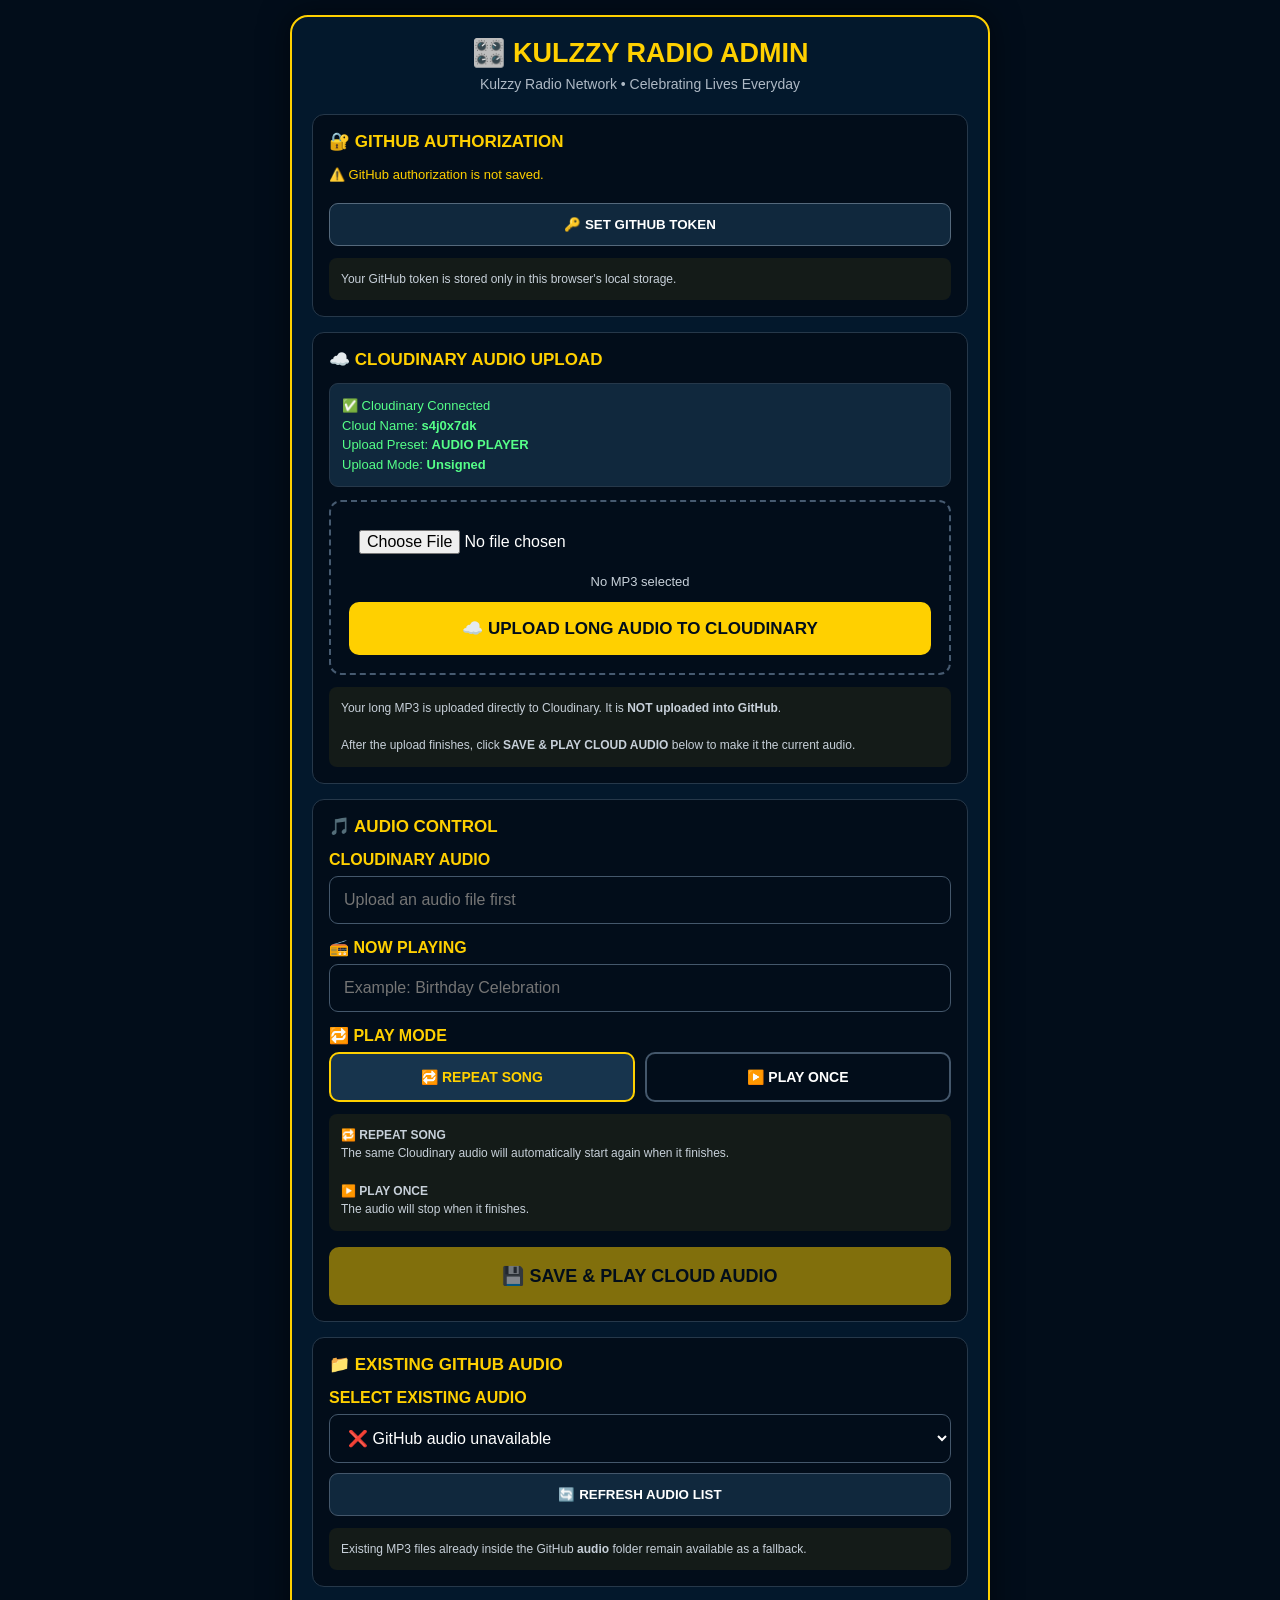
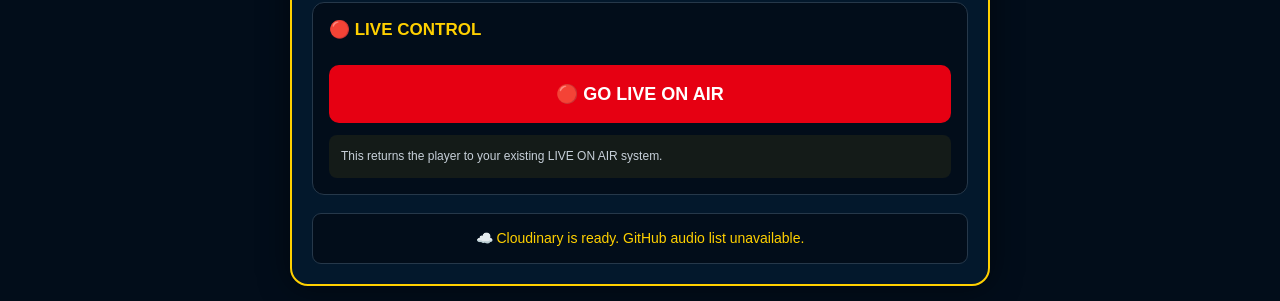
==== commit f2f7f5af: "Create admin.html" ====
--- a/admin.html
+++ b/admin.html
@@ -128,6 +128,19 @@
 
 .smallButton:active{
     transform:scale(.99);
+}
+
+/* CLOUDINARY */
+
+.cloudStatus{
+    padding:12px;
+    border-radius:9px;
+    background:#10283d;
+    border:1px solid #26384a;
+    color:#55ff88;
+    font-size:13px;
+    line-height:1.5;
+    margin-bottom:13px;
 }
 
 /* UPLOAD */
@@ -193,6 +206,30 @@
     transition:width .2s;
 }
 
+/* CLOUD AUDIO */
+
+.cloudAudioBox{
+    display:none;
+    margin-top:14px;
+    padding:13px;
+    border-radius:9px;
+    background:#071d31;
+    border:1px solid #2c4358;
+}
+
+.cloudAudioTitle{
+    color:#55ff88;
+    font-weight:bold;
+    margin-bottom:8px;
+}
+
+.cloudAudioUrl{
+    color:#9fcfff;
+    font-size:11px;
+    line-height:1.5;
+    word-break:break-all;
+}
+
 /* PLAY MODE */
 
 .modeButtons{
@@ -253,6 +290,11 @@
     cursor:pointer;
 }
 
+.liveButton:disabled{
+    opacity:.5;
+    cursor:not-allowed;
+}
+
 /* REFRESH */
 
 .refreshButton{
@@ -354,7 +396,9 @@
 
         <div id="tokenStatus"
              class="tokenStatus">
+
             Checking authorization...
+
         </div>
 
         <input
@@ -375,9 +419,8 @@
 
         <div class="note">
 
-            The token is stored only in this browser's
-            local storage. It is not written into your
-            website files.
+            Your GitHub token is stored only in this
+            browser's local storage.
 
         </div>
 
@@ -385,13 +428,28 @@
 
 
     <!-- =====================================================
-         UPLOAD AUDIO
+         CLOUDINARY AUDIO UPLOAD
          ===================================================== -->
 
     <div class="section">
 
         <div class="sectionTitle">
-            📤 ADD AUDIO TO AUDIO FOLDER
+            ☁️ CLOUDINARY AUDIO UPLOAD
+        </div>
+
+        <div class="cloudStatus">
+
+            ✅ Cloudinary Connected<br>
+
+            Cloud Name:
+            <strong>s4j0x7dk</strong><br>
+
+            Upload Preset:
+            <strong>AUDIO PLAYER</strong><br>
+
+            Upload Mode:
+            <strong>Unsigned</strong>
+
         </div>
 
         <div class="uploadBox">
@@ -414,7 +472,7 @@
                 class="uploadButton"
                 type="button">
 
-                📤 UPLOAD MP3 TO AUDIO FOLDER
+                ☁️ UPLOAD LONG AUDIO TO CLOUDINARY
 
             </button>
 
@@ -429,21 +487,29 @@
 
         </div>
 
+        <div id="cloudAudioBox"
+             class="cloudAudioBox">
+
+            <div class="cloudAudioTitle">
+                ✅ AUDIO UPLOADED TO CLOUDINARY
+            </div>
+
+            <div id="cloudAudioUrl"
+                 class="cloudAudioUrl">
+            </div>
+
+        </div>
+
         <div class="note">
 
-            Select an MP3 from your phone, tablet or computer.
-            The file will be uploaded directly into:
+            Your long MP3 is uploaded directly to Cloudinary.
+            It is <strong>NOT uploaded into GitHub</strong>.
 
             <br><br>
 
-            <strong>
-                KULZZY-AUTO-PLAYER / audio /
-            </strong>
-
-            <br><br>
-
-            After uploading, the new song will automatically
-            appear in the audio list below.
+            After the upload finishes, click
+            <strong>SAVE & PLAY CLOUD AUDIO</strong>
+            below to make it the current audio.
 
         </div>
 
@@ -461,7 +527,96 @@
         </div>
 
         <label>
-            SELECT AUDIO
+            CLOUDINARY AUDIO
+        </label>
+
+        <input
+            id="cloudAudioInput"
+            type="text"
+            readonly
+            placeholder="Upload an audio file first">
+
+        <label>
+            📻 NOW PLAYING
+        </label>
+
+        <input
+            id="nowPlaying"
+            type="text"
+            placeholder="Example: Birthday Celebration">
+
+
+        <label>
+            🔁 PLAY MODE
+        </label>
+
+        <div class="modeButtons">
+
+            <button
+                id="repeatButton"
+                class="modeButton active"
+                type="button">
+
+                🔁 REPEAT SONG
+
+            </button>
+
+            <button
+                id="onceButton"
+                class="modeButton"
+                type="button">
+
+                ▶️ PLAY ONCE
+
+            </button>
+
+        </div>
+
+        <div class="note">
+
+            <strong>🔁 REPEAT SONG</strong>
+
+            <br>
+
+            The same Cloudinary audio will automatically
+            start again when it finishes.
+
+            <br><br>
+
+            <strong>▶️ PLAY ONCE</strong>
+
+            <br>
+
+            The audio will stop when it finishes.
+
+        </div>
+
+
+        <button
+            id="saveButton"
+            class="saveButton"
+            type="button"
+            disabled>
+
+            💾 SAVE & PLAY CLOUD AUDIO
+
+        </button>
+
+    </div>
+
+
+    <!-- =====================================================
+         GITHUB AUDIO FALLBACK
+         ===================================================== -->
+
+    <div class="section">
+
+        <div class="sectionTitle">
+            📁 EXISTING GITHUB AUDIO
+        </div>
+
+        <label>
+            SELECT EXISTING AUDIO
         </label>
 
         <select id="audioSelect">
@@ -481,71 +636,23 @@
 
         </button>
 
-
-        <label>
-            📻 NOW PLAYING
-        </label>
-
-        <input
-            id="nowPlaying"
-            type="text"
-            placeholder="Example: Birthday Celebration">
-
-
-        <label>
-            🔁 PLAY MODE
-        </label>
-
-        <div class="modeButtons">
-
-            <button
-                id="repeatButton"
-                class="modeButton active"
-                type="button">
-
-                🔁 REPEAT SONG
-
-            </button>
-
-            <button
-                id="onceButton"
-                class="modeButton"
-                type="button">
-
-                ▶️ PLAY ONCE
-
-            </button>
+        <button
+            id="saveGithubButton"
+            class="saveButton"
+            type="button"
+            style="display:none;">
+
+            💾 SAVE GITHUB AUDIO
+
+        </button>
+
+        <div class="note">
+
+            Existing MP3 files already inside the GitHub
+            <strong>audio</strong> folder remain available
+            as a fallback.
 
         </div>
-
-        <div class="note">
-
-            <strong>🔁 REPEAT SONG</strong>
-
-            <br>
-
-            The selected song will automatically start again
-            when it finishes.
-
-            <br><br>
-
-            <strong>▶️ PLAY ONCE</strong>
-
-            <br>
-
-            The selected song will stop when it finishes.
-
-        </div>
-
-
-        <button
-            id="saveButton"
-            class="saveButton"
-            type="button">
-
-            💾 SAVE & PLAY AUDIO
-
-        </button>
 
     </div>
 
@@ -571,8 +678,8 @@
 
         <div class="note">
 
-            This changes the player configuration to your
-            existing LIVE ON AIR audio file.
+            This returns the player to your existing
+            LIVE ON AIR system.
 
         </div>
 
@@ -596,17 +703,17 @@
 <script>
 
 /* =========================================================
-   KULZZY RADIO ADMIN PANEL
-   KULZZY-AUTO-PLAYER
-   ========================================================= */
-
-
-/* =========================================================
-   GITHUB SETTINGS
+   KULZZY RADIO ADMIN
+   CLOUDINARY LONG AUDIO SYSTEM
+   ========================================================= */
+
+
+/* =========================================================
+   GITHUB
    ========================================================= */
 
 const GITHUB_USERNAME =
-    "donshangti2";
+    "kulzzy";
 
 const REPOSITORY =
     "KULZZY-AUTO-PLAYER";
@@ -622,6 +729,22 @@
 
 
 /* =========================================================
+   CLOUDINARY
+   ========================================================= */
+
+const CLOUDINARY_CLOUD_NAME =
+    "s4j0x7dk";
+
+const CLOUDINARY_UPLOAD_PRESET =
+    "AUDIO PLAYER";
+
+const CLOUDINARY_UPLOAD_URL =
+    "https://api.cloudinary.com/v1_1/" +
+    CLOUDINARY_CLOUD_NAME +
+    "/video/upload";
+
+
+/* =========================================================
    PLAY MODE
    ========================================================= */
 
@@ -630,60 +753,115 @@
 
 
 /* =========================================================
+   CLOUDINARY CURRENT URL
+   ========================================================= */
+
+let cloudinaryAudioURL =
+    "";
+
+
+/* =========================================================
    ELEMENTS
    ========================================================= */
 
 const tokenStatus =
-    document.getElementById("tokenStatus");
+    document.getElementById(
+        "tokenStatus"
+    );
 
 const tokenInput =
-    document.getElementById("tokenInput");
+    document.getElementById(
+        "tokenInput"
+    );
 
 const tokenButton =
-    document.getElementById("tokenButton");
+    document.getElementById(
+        "tokenButton"
+    );
 
 const audioUpload =
-    document.getElementById("audioUpload");
+    document.getElementById(
+        "audioUpload"
+    );
 
 const fileName =
-    document.getElementById("fileName");
+    document.getElementById(
+        "fileName"
+    );
 
 const uploadButton =
-    document.getElementById("uploadButton");
+    document.getElementById(
+        "uploadButton"
+    );
 
 const progressOuter =
-    document.getElementById("progressOuter");
+    document.getElementById(
+        "progressOuter"
+    );
 
 const progressInner =
-    document.getElementById("progressInner");
+    document.getElementById(
+        "progressInner"
+    );
+
+const cloudAudioBox =
+    document.getElementById(
+        "cloudAudioBox"
+    );
+
+const cloudAudioUrl =
+    document.getElementById(
+        "cloudAudioUrl"
+    );
+
+const cloudAudioInput =
+    document.getElementById(
+        "cloudAudioInput"
+    );
 
 const audioSelect =
-    document.getElementById("audioSelect");
+    document.getElementById(
+        "audioSelect"
+    );
 
 const refreshButton =
-    document.getElementById("refreshButton");
+    document.getElementById(
+        "refreshButton"
+    );
 
 const nowPlaying =
-    document.getElementById("nowPlaying");
+    document.getElementById(
+        "nowPlaying"
+    );
 
 const repeatButton =
-    document.getElementById("repeatButton");
+    document.getElementById(
+        "repeatButton"
+    );
 
 const onceButton =
-    document.getElementById("onceButton");
+    document.getElementById(
+        "onceButton"
+    );
 
 const saveButton =
-    document.getElementById("saveButton");
+    document.getElementById(
+        "saveButton"
+    );
 
 const liveButton =
-    document.getElementById("liveButton");
+    document.getElementById(
+        "liveButton"
+    );
 
 const status =
-    document.getElementById("status");
-
-
-/* =========================================================
-   STATUS FUNCTION
+    document.getElementById(
+        "status"
+    );
+
+
+/* =========================================================
+   STATUS
    ========================================================= */
 
 function setStatus(
@@ -722,7 +900,7 @@
 
 
 /* =========================================================
-   UPDATE TOKEN DISPLAY
+   AUTHORIZATION DISPLAY
    ========================================================= */
 
 function updateAuthorization(){
@@ -844,7 +1022,7 @@
 
 
 /* =========================================================
-   ENTER TO SAVE TOKEN
+   ENTER TOKEN
    ========================================================= */
 
 tokenInput.addEventListener(
@@ -895,13 +1073,13 @@
 
 
 /* =========================================================
-   LOAD AUDIO FILES
+   LOAD EXISTING GITHUB AUDIO
    ========================================================= */
 
 async function loadAudioFiles(){
 
     audioSelect.innerHTML =
-        '<option value="">⏳ Loading audio...</option>';
+        '<option value="">⏳ Loading songs...</option>';
 
     try{
 
@@ -951,21 +1129,8 @@
 
         if(!response.ok){
 
-            if(
-                response.status ===
-                401 ||
-                response.status ===
-                403
-            ){
-
-                throw new Error(
-                    "GitHub authorization failed."
-                );
-
-            }
-
             throw new Error(
-                "Could not read the audio folder."
+                "Could not read the GitHub audio folder."
             );
 
         }
@@ -1028,8 +1193,8 @@
 
         firstOption.textContent =
             audioFiles.length
-            ? "Select a song"
-            : "No MP3 files found";
+            ? "Select existing GitHub song"
+            : "No GitHub MP3 files found";
 
 
         audioSelect.appendChild(
@@ -1074,21 +1239,21 @@
             setStatus(
                 "✅ " +
                 audioFiles.length +
-                " audio file" +
+                " existing GitHub audio file" +
                 (
                     audioFiles.length === 1
                     ? ""
                     : "s"
                 ) +
-                " found in the audio folder.",
+                " found.",
                 "success"
             );
 
         }else{
 
             setStatus(
-                "⚠️ No MP3 files found in the audio folder.",
-                "warning"
+                "☁️ Cloudinary audio system is ready.",
+                "success"
             );
 
         }
@@ -1101,21 +1266,20 @@
         );
 
         audioSelect.innerHTML =
-            '<option value="">❌ Could not load songs</option>';
+            '<option value="">❌ GitHub audio unavailable</option>';
 
         setStatus(
-            "❌ " +
-            error.message,
-            "error"
-        );
-
-    }
-
-}
-
-
-/* =========================================================
-   SELECT FILE
+            "☁️ Cloudinary is ready. GitHub audio list unavailable.",
+            "warning"
+        );
+
+    }
+
+}
+
+
+/* =========================================================
+   SELECT MP3
    ========================================================= */
 
 audioUpload.addEventListener(
@@ -1160,12 +1324,25 @@
                 file.size
             );
 
+
+        cloudinaryAudioURL =
+            "";
+
+        cloudAudioInput.value =
+            "";
+
+        cloudAudioBox.style.display =
+            "none";
+
+        saveButton.disabled =
+            true;
+
     }
 );
 
 
 /* =========================================================
-   FORMAT FILE SIZE
+   FORMAT BYTES
    ========================================================= */
 
 function formatBytes(
@@ -1206,448 +1383,289 @@
 
 
 /* =========================================================
-   CLEAN FILE NAME
-   ========================================================= */
-
-function cleanFileName(
-    name
-){
-
-    let cleaned =
-        name
-        .trim()
-        .replace(
-            /\s+/g,
-            "_"
-        )
-        .replace(
-            /[^a-zA-Z0-9._-]/g,
-            "_"
-        );
-
-
-    if(
-        !/\.mp3$/i.test(
-            cleaned
-        )
-    ){
-
-        cleaned +=
-            ".mp3";
-
-    }
-
-
-    return cleaned;
-
-}
-
-
-/* =========================================================
-   CONVERT FILE TO BASE64
-   ========================================================= */
-
-function fileToBase64(
-    file
-){
-
-    return new Promise(
-        function(resolve,reject){
-
-            const reader =
-                new FileReader();
-
-
-            reader.onload =
-                function(){
-
-                    try{
-
-                        const result =
-                            reader.result;
-
-                        const base64 =
-                            result.split(
-                                ","
-                            )[1];
-
-                        resolve(
-                            base64
-                        );
-
-                    }
-                    catch(error){
-
-                        reject(
-                            error
-                        );
-
-                    }
-
-                };
-
-
-            reader.onerror =
-                function(){
-
-                    reject(
-                        new Error(
-                            "Could not read the MP3 file."
-                        )
-                    );
-
-                };
-
-
-            reader.readAsDataURL(
-                file
-            );
-
-        }
-    );
-
-}
-
-
-/* =========================================================
-   UPLOAD MP3 TO GITHUB
+   UPLOAD AUDIO TO CLOUDINARY
    ========================================================= */
 
 uploadButton.addEventListener(
     "click",
-    async function(){
-
-        try{
-
-            const token =
-                requireToken();
-
-
-            const file =
-                audioUpload.files[0];
-
-
-            if(!file){
+    function(){
+
+        const file =
+            audioUpload.files[0];
+
+
+        if(!file){
+
+            setStatus(
+                "❌ Please select an MP3 file first.",
+                "error"
+            );
+
+            return;
+
+        }
+
+
+        if(
+            !/\.mp3$/i.test(
+                file.name
+            )
+        ){
+
+            setStatus(
+                "❌ Only MP3 files are allowed.",
+                "error"
+            );
+
+            return;
+
+        }
+
+
+        uploadButton.disabled =
+            true;
+
+        progressOuter.style.display =
+            "block";
+
+        progressInner.style.width =
+            "0%";
+
+
+        setStatus(
+            "☁️ Starting Cloudinary upload..."
+        );
+
+
+        const formData =
+            new FormData();
+
+
+        formData.append(
+            "file",
+            file
+        );
+
+
+        formData.append(
+            "upload_preset",
+            CLOUDINARY_UPLOAD_PRESET
+        );
+
+
+        const xhr =
+            new XMLHttpRequest();
+
+
+        xhr.open(
+            "POST",
+            CLOUDINARY_UPLOAD_URL
+        );
+
+
+        xhr.upload.addEventListener(
+            "progress",
+            function(event){
+
+                if(
+                    event.lengthComputable
+                ){
+
+                    const percent =
+                        (
+                            event.loaded /
+                            event.total
+                        ) *
+                        100;
+
+
+                    progressInner.style.width =
+                        percent.toFixed(1) +
+                        "%";
+
+
+                    setStatus(
+                        "☁️ Uploading to Cloudinary... " +
+                        percent.toFixed(0) +
+                        "%"
+                    );
+
+                }
+
+            }
+        );
+
+
+        xhr.onload =
+            function(){
+
+                uploadButton.disabled =
+                    false;
+
+
+                if(
+                    xhr.status < 200 ||
+                    xhr.status >= 300
+                ){
+
+                    let message =
+                        "Cloudinary upload failed.";
+
+                    try{
+
+                        const errorJSON =
+                            JSON.parse(
+                                xhr.responseText
+                            );
+
+                        if(
+                            errorJSON.error &&
+                            errorJSON.error.message
+                        ){
+
+                            message =
+                                errorJSON.error.message;
+
+                        }
+
+                    }
+                    catch(error){}
+
+
+                    progressOuter.style.display =
+                        "none";
+
+                    setStatus(
+                        "❌ " +
+                        message,
+                        "error"
+                    );
+
+                    return;
+
+                }
+
+
+                try{
+
+                    const result =
+                        JSON.parse(
+                            xhr.responseText
+                        );
+
+
+                    if(
+                        !result.secure_url
+                    ){
+
+                        throw new Error(
+                            "Cloudinary did not return an audio URL."
+                        );
+
+                    }
+
+
+                    cloudinaryAudioURL =
+                        result.secure_url;
+
+
+                    cloudAudioInput.value =
+                        cloudinaryAudioURL;
+
+
+                    cloudAudioUrl.textContent =
+                        cloudinaryAudioURL;
+
+
+                    cloudAudioBox.style.display =
+                        "block";
+
+
+                    progressInner.style.width =
+                        "100%";
+
+
+                    saveButton.disabled =
+                        false;
+
+
+                    setStatus(
+                        "✅ Audio uploaded successfully. Click SAVE & PLAY CLOUD AUDIO.",
+                        "success"
+                    );
+
+
+                    setTimeout(
+                        function(){
+
+                            progressOuter.style.display =
+                                "none";
+
+                        },
+                        1200
+                    );
+
+                }
+                catch(error){
+
+                    progressOuter.style.display =
+                        "none";
+
+                    setStatus(
+                        "❌ " +
+                        error.message,
+                        "error"
+                    );
+
+                }
+
+            };
+
+
+        xhr.onerror =
+            function(){
+
+                uploadButton.disabled =
+                    false;
+
+                progressOuter.style.display =
+                    "none";
 
                 setStatus(
-                    "❌ Please choose an MP3 file first.",
+                    "❌ Network error while uploading to Cloudinary.",
                     "error"
                 );
 
-                return;
-
-            }
-
-
-            if(
-                !/\.mp3$/i.test(
-                    file.name
-                )
-            ){
+            };
+
+
+        xhr.onabort =
+            function(){
+
+                uploadButton.disabled =
+                    false;
+
+                progressOuter.style.display =
+                    "none";
 
                 setStatus(
-                    "❌ Only MP3 files are allowed.",
-                    "error"
+                    "⚠️ Cloudinary upload cancelled.",
+                    "warning"
                 );
 
-                return;
-
-            }
-
-
-            uploadButton.disabled =
-                true;
-
-
-            progressOuter.style.display =
-                "block";
-
-            progressInner.style.width =
-                "5%";
-
-
-            setStatus(
-                "⏳ Preparing " +
-                file.name +
-                " for upload..."
-            );
-
-
-            const safeName =
-                cleanFileName(
-                    file.name
-                );
-
-
-            const path =
-                AUDIO_FOLDER +
-                "/" +
-                safeName;
-
-
-            /* CHECK WHETHER FILE ALREADY EXISTS */
-
-            const checkURL =
-                "https://api.github.com/repos/" +
-                GITHUB_USERNAME +
-                "/" +
-                REPOSITORY +
-                "/contents/" +
-                encodeURIComponent(
-                    path
-                );
-
-
-            let existingSHA =
-                null;
-
-
-            const checkResponse =
-                await fetch(
-                    checkURL,
-                    {
-                        method:"GET",
-                        headers:{
-                            "Authorization":
-                                "Bearer " +
-                                token,
-
-                            "Accept":
-                                "application/vnd.github+json"
-                        },
-                        cache:"no-store"
-                    }
-                );
-
-
-            if(
-                checkResponse.ok
-            ){
-
-                const existing =
-                    await checkResponse.json();
-
-                existingSHA =
-                    existing.sha;
-
-            }
-
-
-            progressInner.style.width =
-                "20%";
-
-
-            setStatus(
-                "⏳ Reading MP3..."
-            );
-
-
-            const base64 =
-                await fileToBase64(
-                    file
-                );
-
-
-            progressInner.style.width =
-                "65%";
-
-
-            setStatus(
-                "⏳ Uploading " +
-                safeName +
-                " to audio folder..."
-            );
-
-
-            const uploadURL =
-                "https://api.github.com/repos/" +
-                GITHUB_USERNAME +
-                "/" +
-                REPOSITORY +
-                "/contents/" +
-                path;
-
-
-            const body = {
-
-                message:
-                    "Add audio: " +
-                    safeName,
-
-                content:
-                    base64
-
             };
 
 
-            if(existingSHA){
-
-                body.sha =
-                    existingSHA;
-
-            }
-
-
-            const uploadResponse =
-                await fetch(
-                    uploadURL,
-                    {
-                        method:"PUT",
-
-                        headers:{
-                            "Authorization":
-                                "Bearer " +
-                                token,
-
-                            "Accept":
-                                "application/vnd.github+json",
-
-                            "Content-Type":
-                                "application/json"
-                        },
-
-                        body:
-                            JSON.stringify(
-                                body
-                            )
-                    }
-                );
-
-
-            if(
-                !uploadResponse.ok
-            ){
-
-                const errorText =
-                    await uploadResponse.text();
-
-                let message =
-                    "GitHub upload failed.";
-
-                try{
-
-                    const errorJSON =
-                        JSON.parse(
-                            errorText
-                        );
-
-                    if(
-                        errorJSON.message
-                    ){
-
-                        message =
-                            errorJSON.message;
-
-                    }
-
-                }
-                catch(e){}
-
-
-                throw new Error(
-                    message
-                );
-
-            }
-
-
-            progressInner.style.width =
-                "100%";
-
-
-            setStatus(
-                "✅ " +
-                safeName +
-                " uploaded successfully to the audio folder.",
-                "success"
-            );
-
-
-            audioUpload.value =
-                "";
-
-            fileName.textContent =
-                "No MP3 selected";
-
-
-            setTimeout(
-                function(){
-
-                    progressOuter.style.display =
-                        "none";
-
-                    progressInner.style.width =
-                        "0%";
-
-                },
-                1200
-            );
-
-
-            /* REFRESH AUDIO LIST */
-
-            await loadAudioFiles();
-
-
-            /* AUTOMATICALLY SELECT NEW FILE */
-
-            const wantedPath =
-                "audio/" +
-                safeName;
-
-
-            audioSelect.value =
-                wantedPath;
-
-
-        }
-        catch(error){
-
-            console.error(
-                error
-            );
-
-            progressOuter.style.display =
-                "none";
-
-            progressInner.style.width =
-                "0%";
-
-
-            setStatus(
-                "❌ " +
-                error.message,
-                "error"
-            );
-
-        }
-        finally{
-
-            uploadButton.disabled =
-                false;
-
-        }
+        xhr.send(
+            formData
+        );
 
     }
 );
 
 
 /* =========================================================
-   REFRESH
-   ========================================================= */
-
-refreshButton.addEventListener(
-    "click",
-    function(){
-
-        loadAudioFiles();
-
-    }
-);
-
-
-/* =========================================================
-   PLAY MODE
+   PLAY MODE - REPEAT
    ========================================================= */
 
 repeatButton.addEventListener(
@@ -1668,6 +1686,10 @@
     }
 );
 
+
+/* =========================================================
+   PLAY MODE - ONCE
+   ========================================================= */
 
 onceButton.addEventListener(
     "click",
@@ -1714,8 +1736,6 @@
         CONFIG_FILE;
 
 
-    /* GET CURRENT CONFIG */
-
     const getResponse =
         await fetch(
             apiURL,
@@ -1741,10 +1761,8 @@
     ){
 
         if(
-            getResponse.status ===
-            401 ||
-            getResponse.status ===
-            403
+            getResponse.status === 401 ||
+            getResponse.status === 403
         ){
 
             localStorage.removeItem(
@@ -1770,8 +1788,6 @@
     const file =
         await getResponse.json();
 
-
-    /* JSON */
 
     const json =
         JSON.stringify(
@@ -1780,8 +1796,6 @@
             2
         );
 
-
-    /* UTF-8 SAFE BASE64 */
 
     const encoded =
         btoa(
@@ -1793,8 +1807,6 @@
         );
 
 
-    /* UPDATE CONFIG */
-
     const putResponse =
         await fetch(
             apiURL,
@@ -1851,7 +1863,7 @@
 
 
 /* =========================================================
-   SAVE & PLAY AUDIO
+   SAVE CLOUDINARY AUDIO
    ========================================================= */
 
 saveButton.addEventListener(
@@ -1860,14 +1872,10 @@
 
         try{
 
-            const audioFile =
-                audioSelect.value;
-
-
-            if(!audioFile){
+            if(!cloudinaryAudioURL){
 
                 setStatus(
-                    "❌ Please select an audio file first.",
+                    "❌ Upload an audio file to Cloudinary first.",
                     "error"
                 );
 
@@ -1886,7 +1894,7 @@
                     1,
 
                 currentAudio:
-                    audioFile,
+                    cloudinaryAudioURL,
 
                 nowPlaying:
                     title,
@@ -1930,14 +1938,14 @@
             ){
 
                 setStatus(
-                    "🔁 REPEAT SONG SAVED — RADIO UPDATED",
+                    "🔁 CLOUDINARY AUDIO SAVED — REPEAT SONG ACTIVE",
                     "success"
                 );
 
             }else{
 
                 setStatus(
-                    "▶️ PLAY ONCE SAVED — RADIO UPDATED",
+                    "▶️ CLOUDINARY AUDIO SAVED — PLAY ONCE ACTIVE",
                     "success"
                 );
 
@@ -1969,6 +1977,119 @@
 
 
 /* =========================================================
+   SAVE EXISTING GITHUB AUDIO
+   ========================================================= */
+
+audioSelect.addEventListener(
+    "change",
+    function(){
+
+        const selected =
+            audioSelect.value;
+
+        if(!selected){
+
+            return;
+
+        }
+
+
+        saveGithubAudio(
+            selected
+        );
+
+    }
+);
+
+
+/* =========================================================
+   SAVE GITHUB AUDIO
+   ========================================================= */
+
+async function saveGithubAudio(
+    audioFile
+){
+
+    try{
+
+        const title =
+            nowPlaying.value.trim();
+
+
+        const config = {
+
+            version:
+                1,
+
+            currentAudio:
+                audioFile,
+
+            nowPlaying:
+                title,
+
+            title:
+                "AUTOMATIC AUDIO",
+
+            status:
+                "AUDIO",
+
+            background:
+                "",
+
+            volume:
+                1,
+
+            playlistMode:
+                false,
+
+            playMode:
+                playMode,
+
+            refresh:
+                1
+
+        };
+
+
+        await updateConfig(
+            config
+        );
+
+
+        setStatus(
+            "✅ Existing GitHub audio is now playing.",
+            "success"
+        );
+
+    }
+    catch(error){
+
+        setStatus(
+            "❌ " +
+            error.message,
+            "error"
+        );
+
+    }
+
+}
+
+
+/* =========================================================
+   REFRESH
+   ========================================================= */
+
+refreshButton.addEventListener(
+    "click",
+    function(){
+
+        loadAudioFiles();
+
+    }
+);
+
+
+/* =========================================================
    LIVE ON AIR
    ========================================================= */
 
@@ -2053,7 +2174,7 @@
 
 
 /* =========================================================
-   START PANEL
+   START
    ========================================================= */
 
 updateAuthorization();
